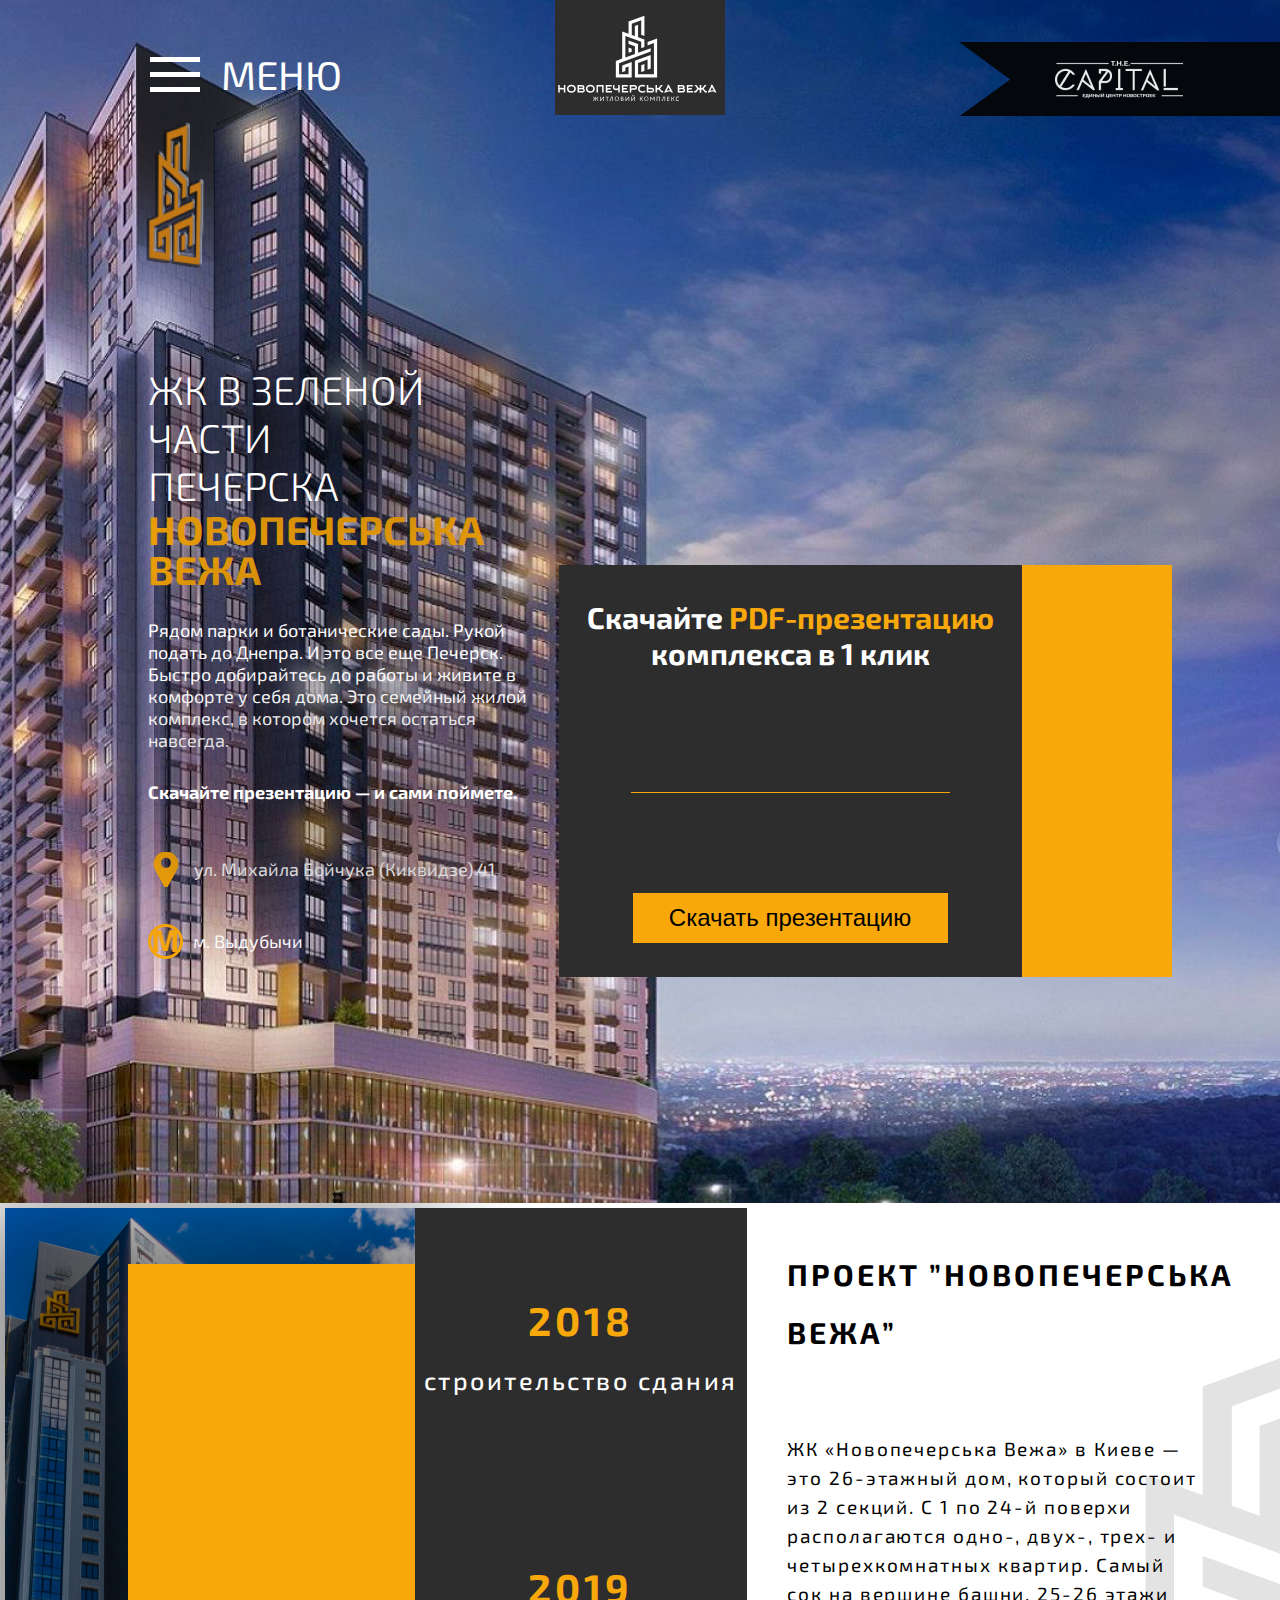
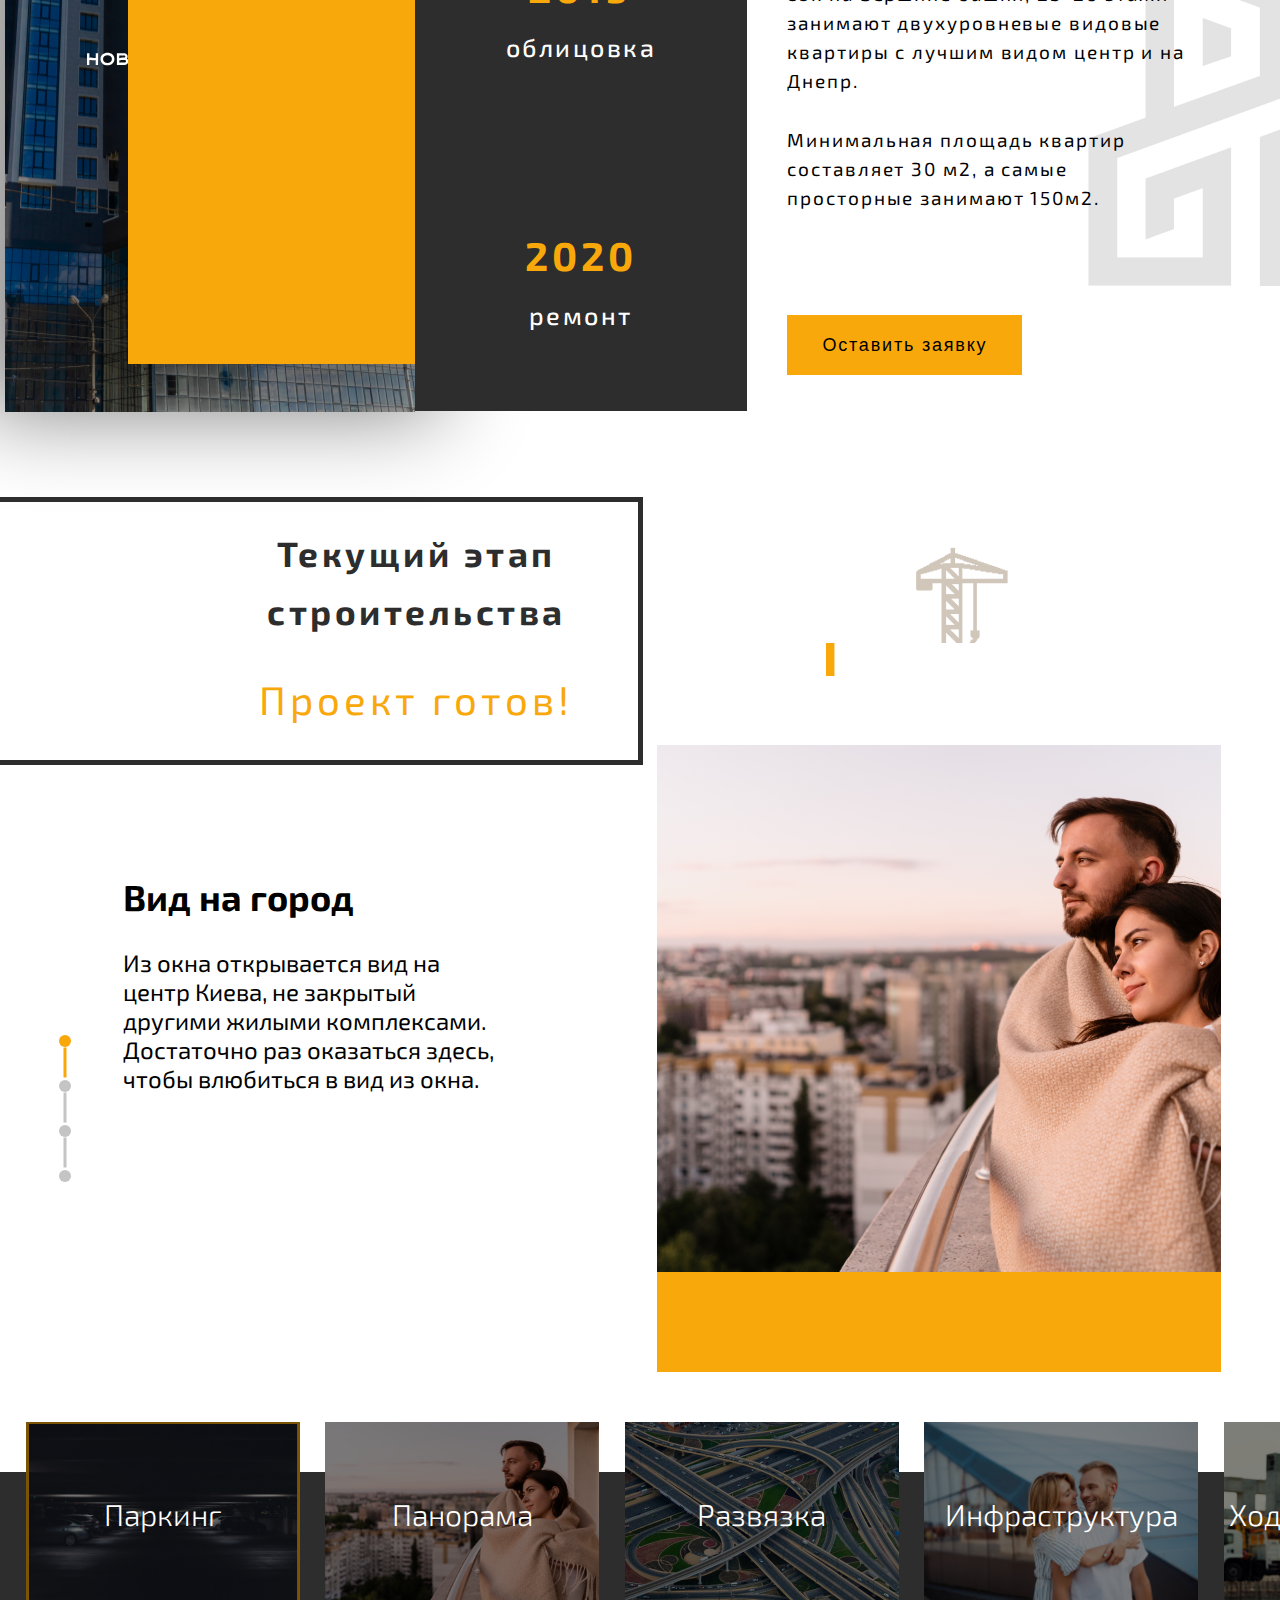
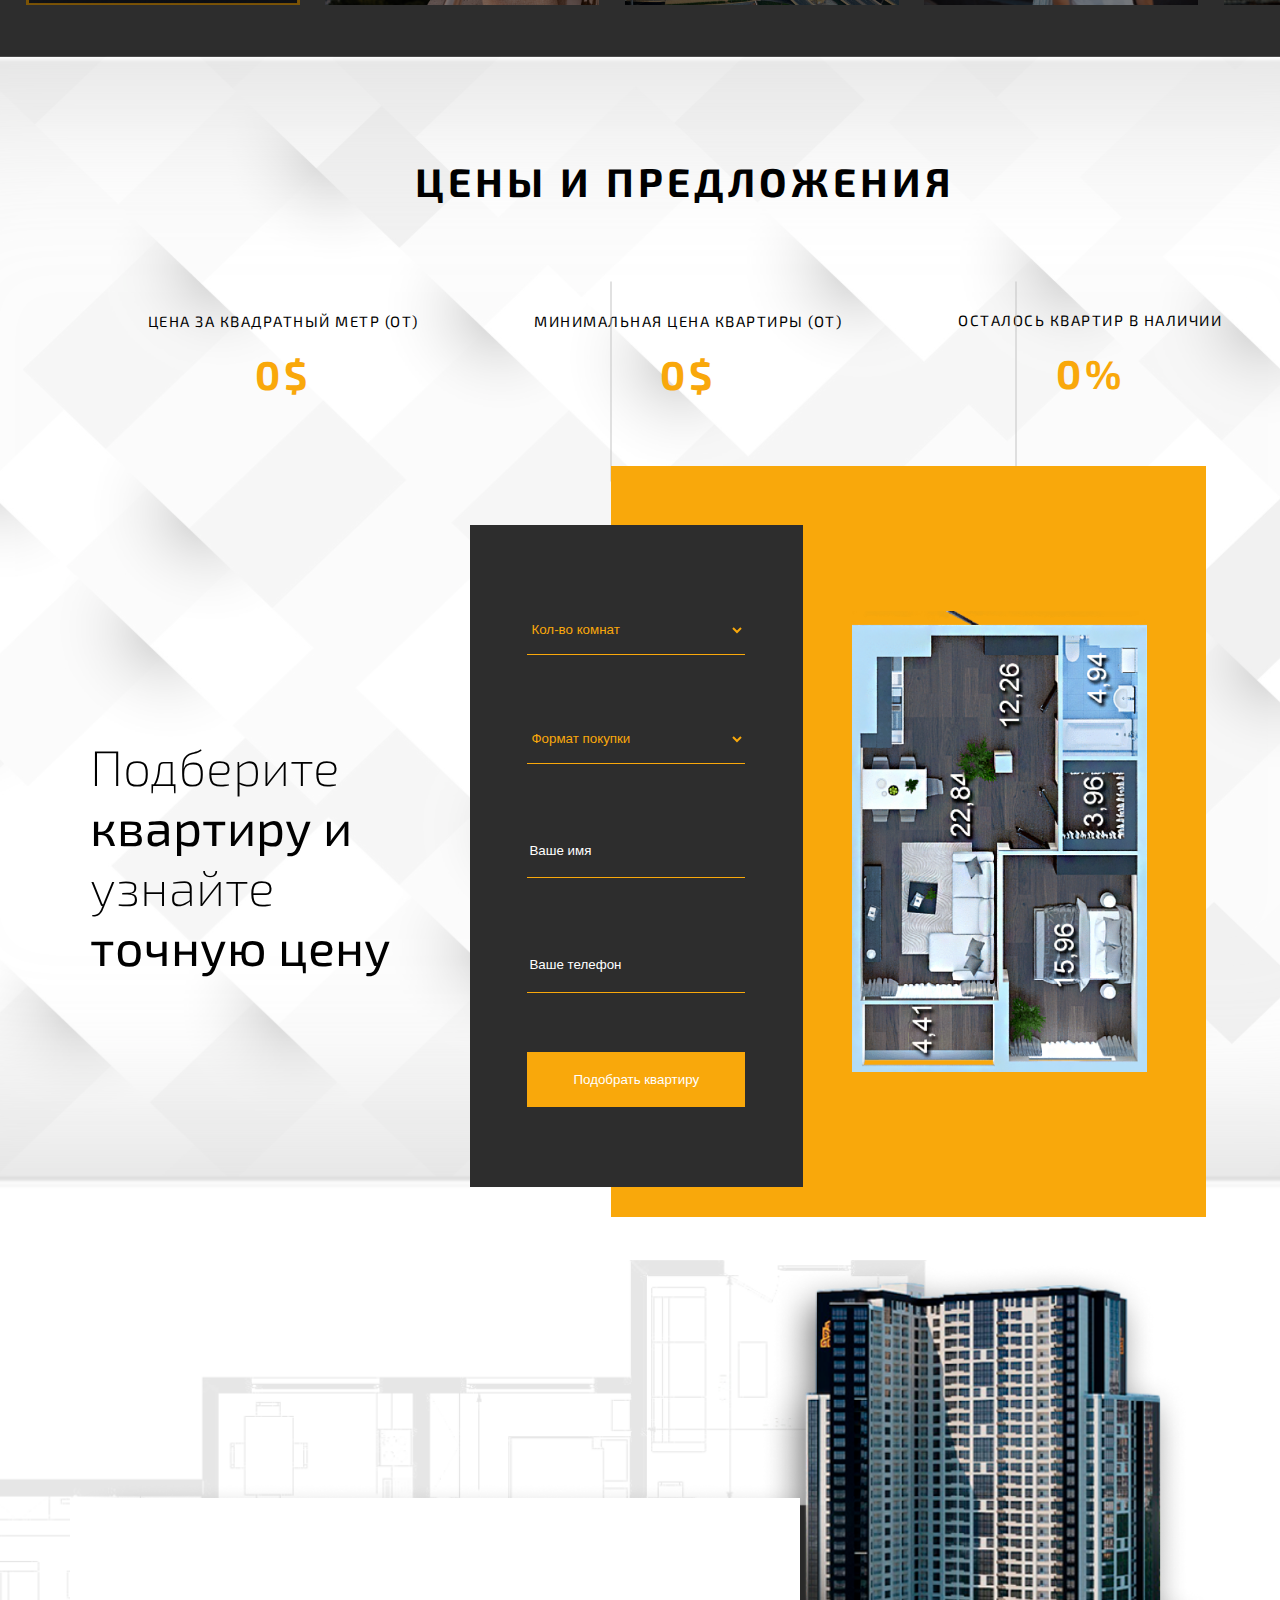
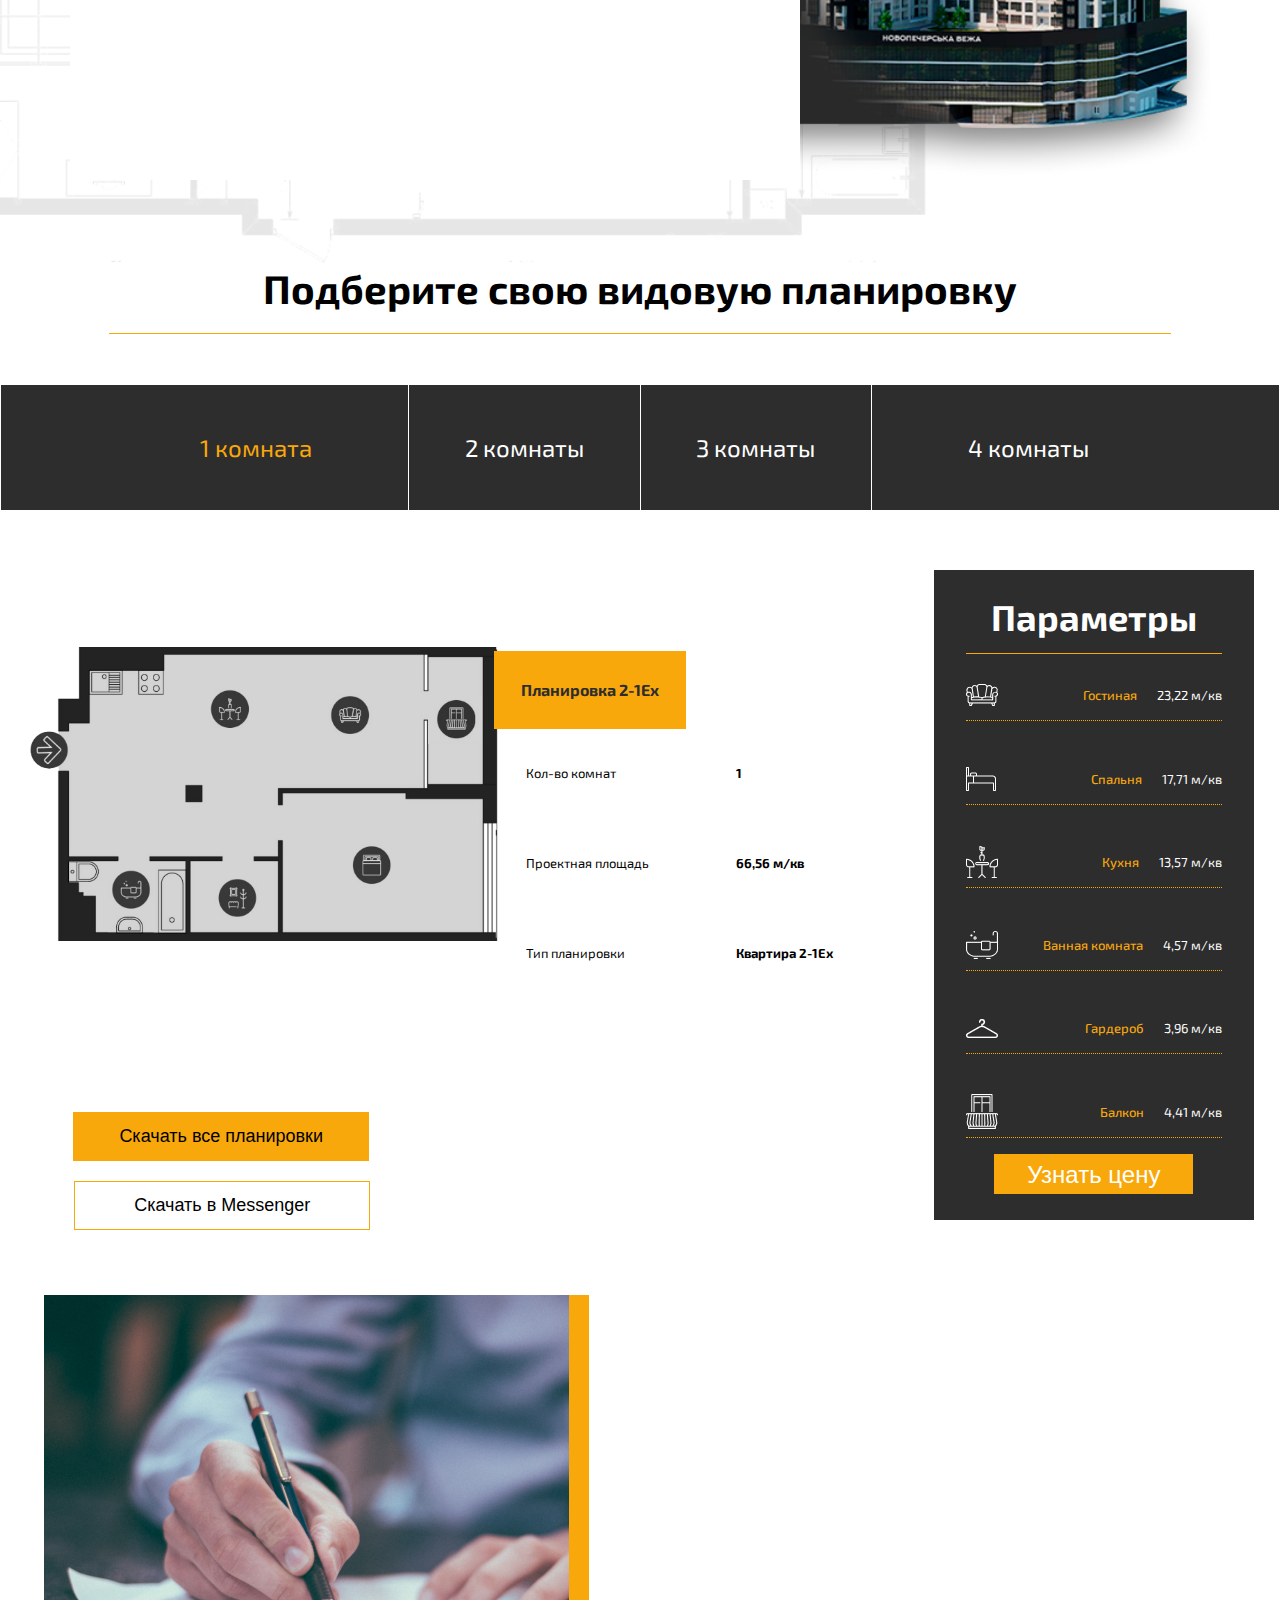
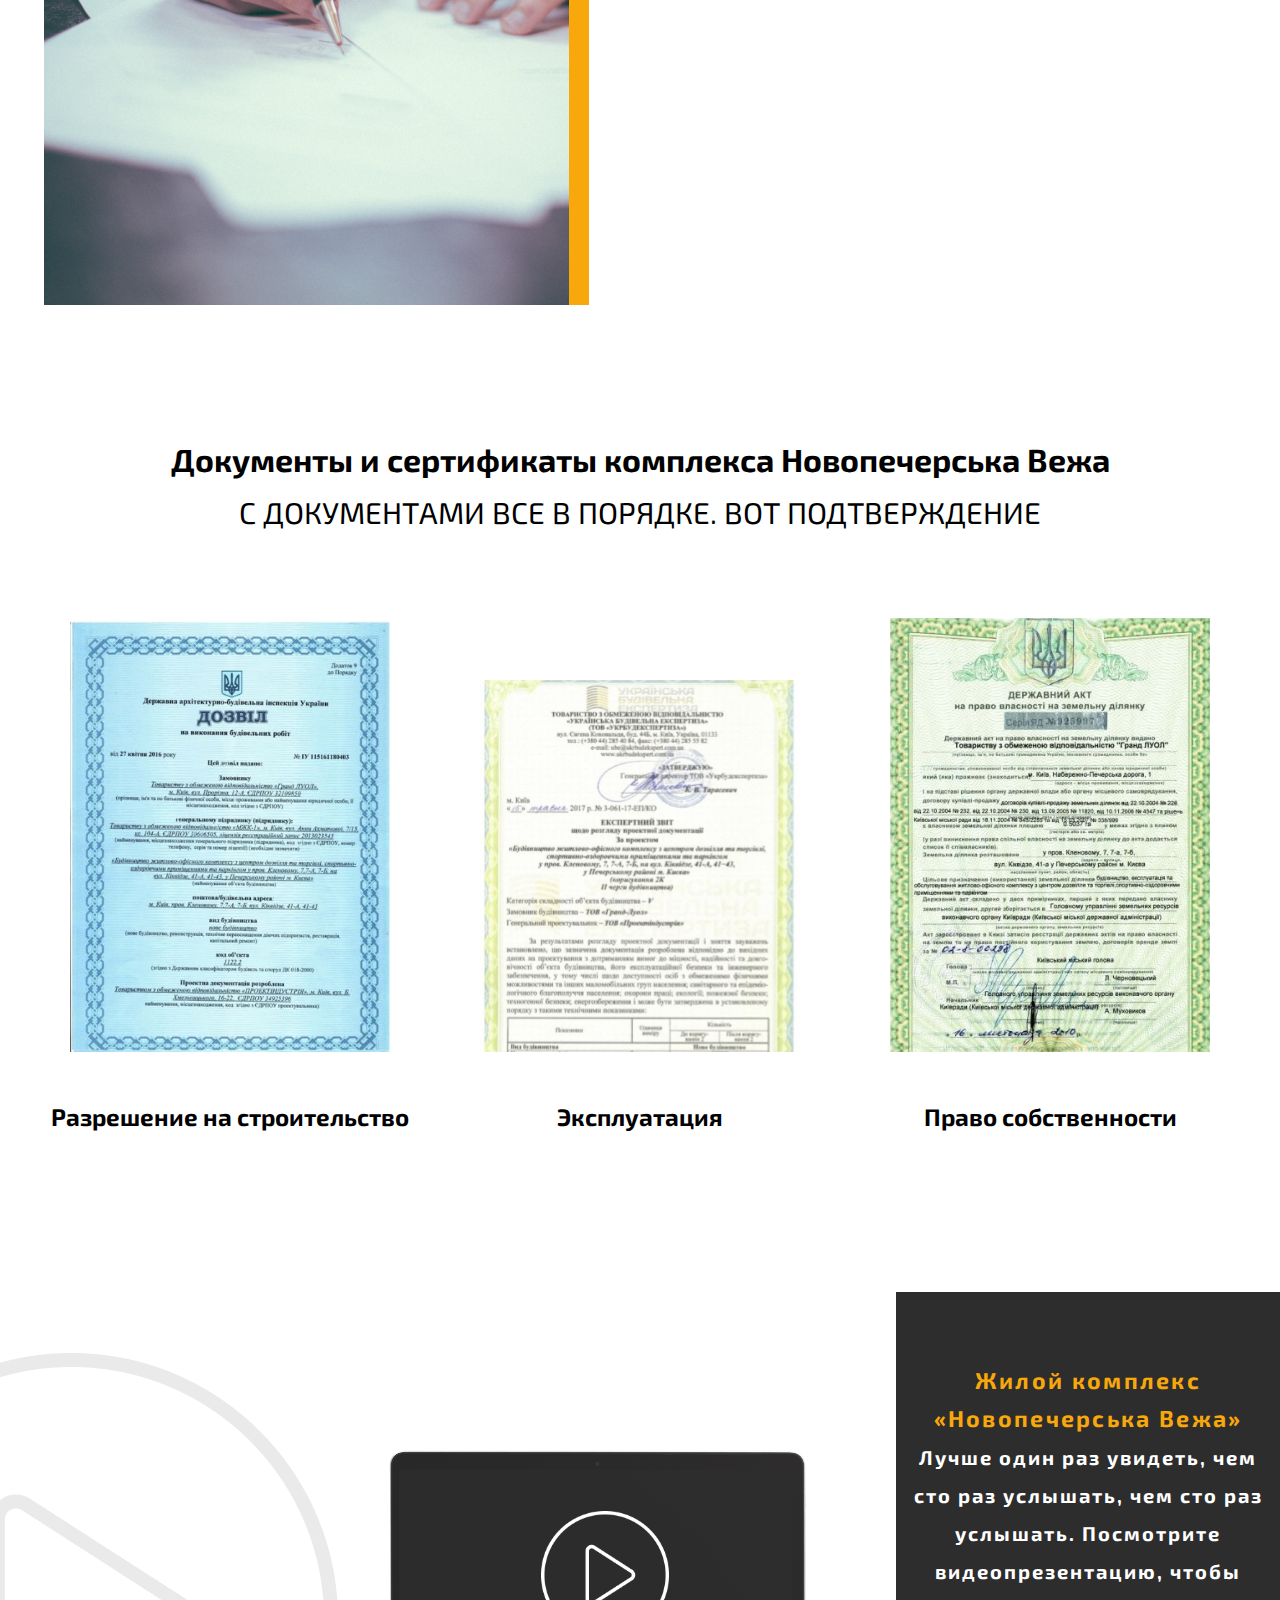
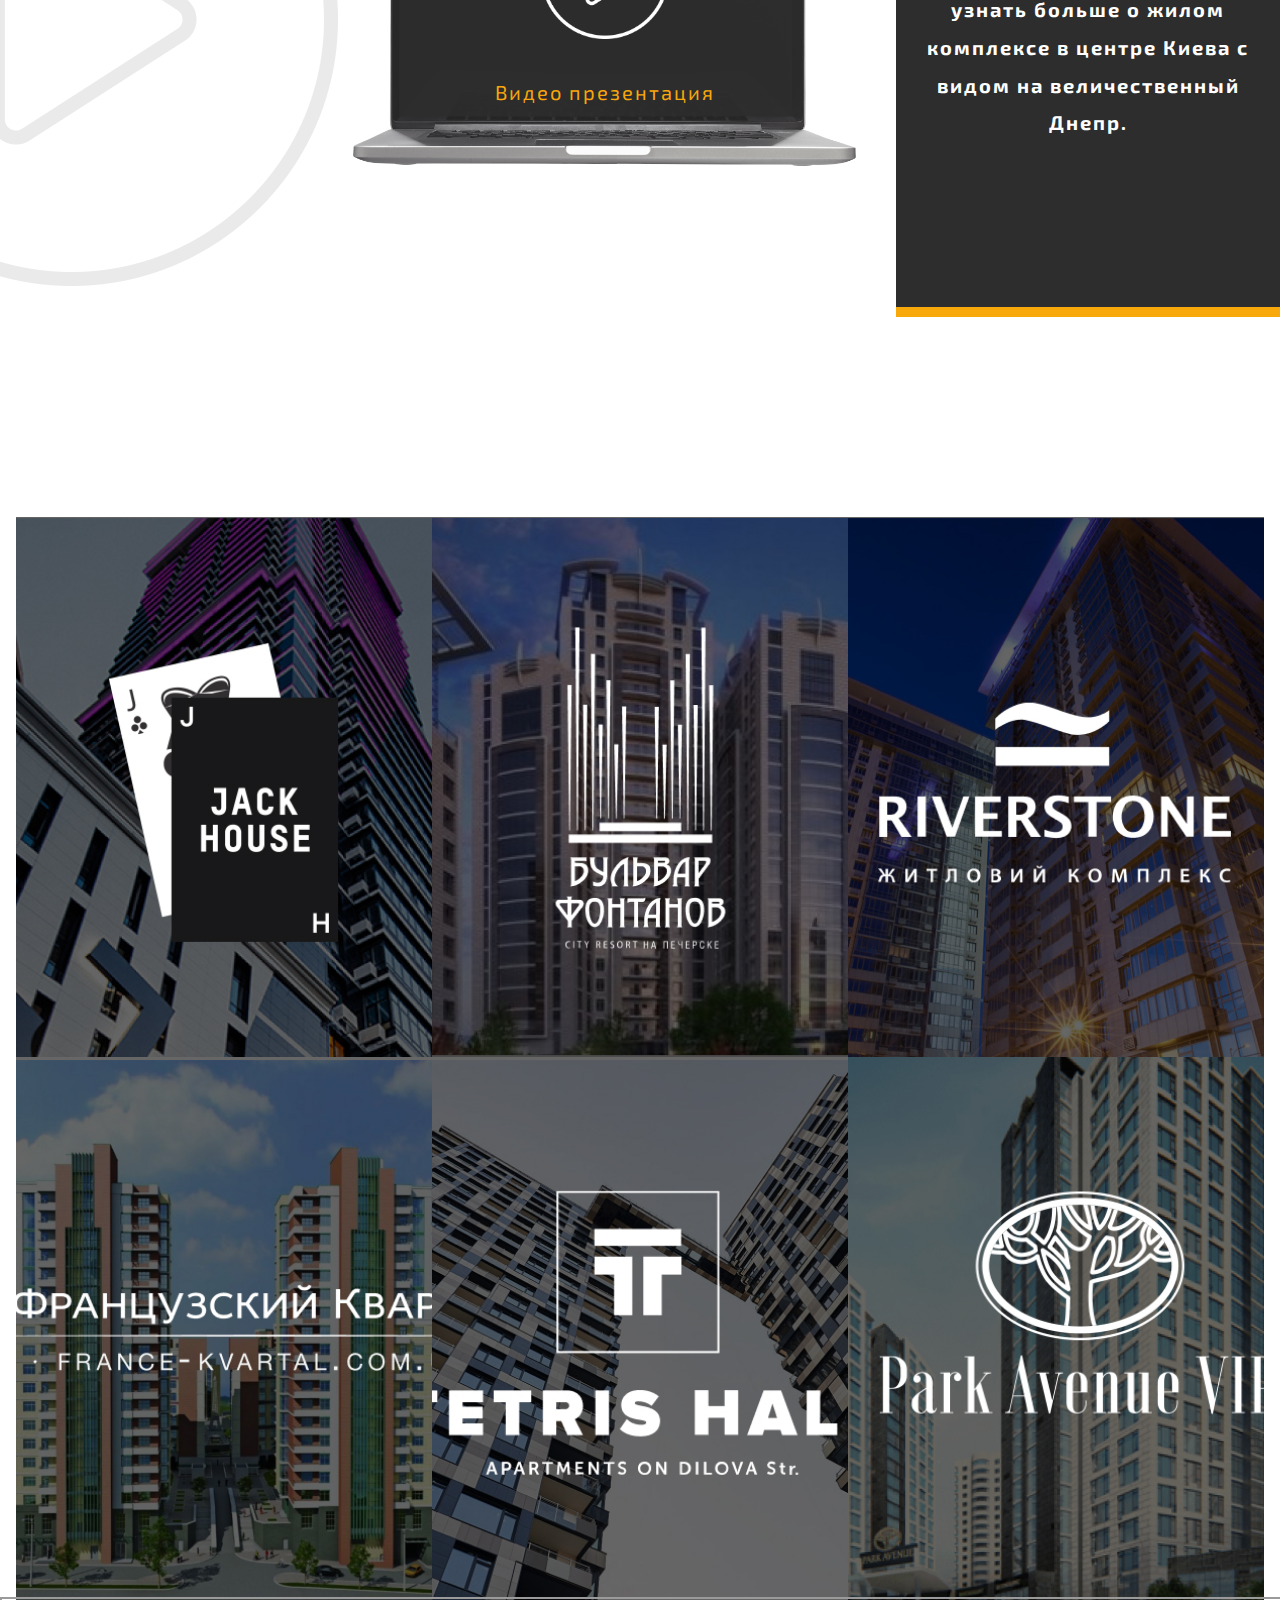
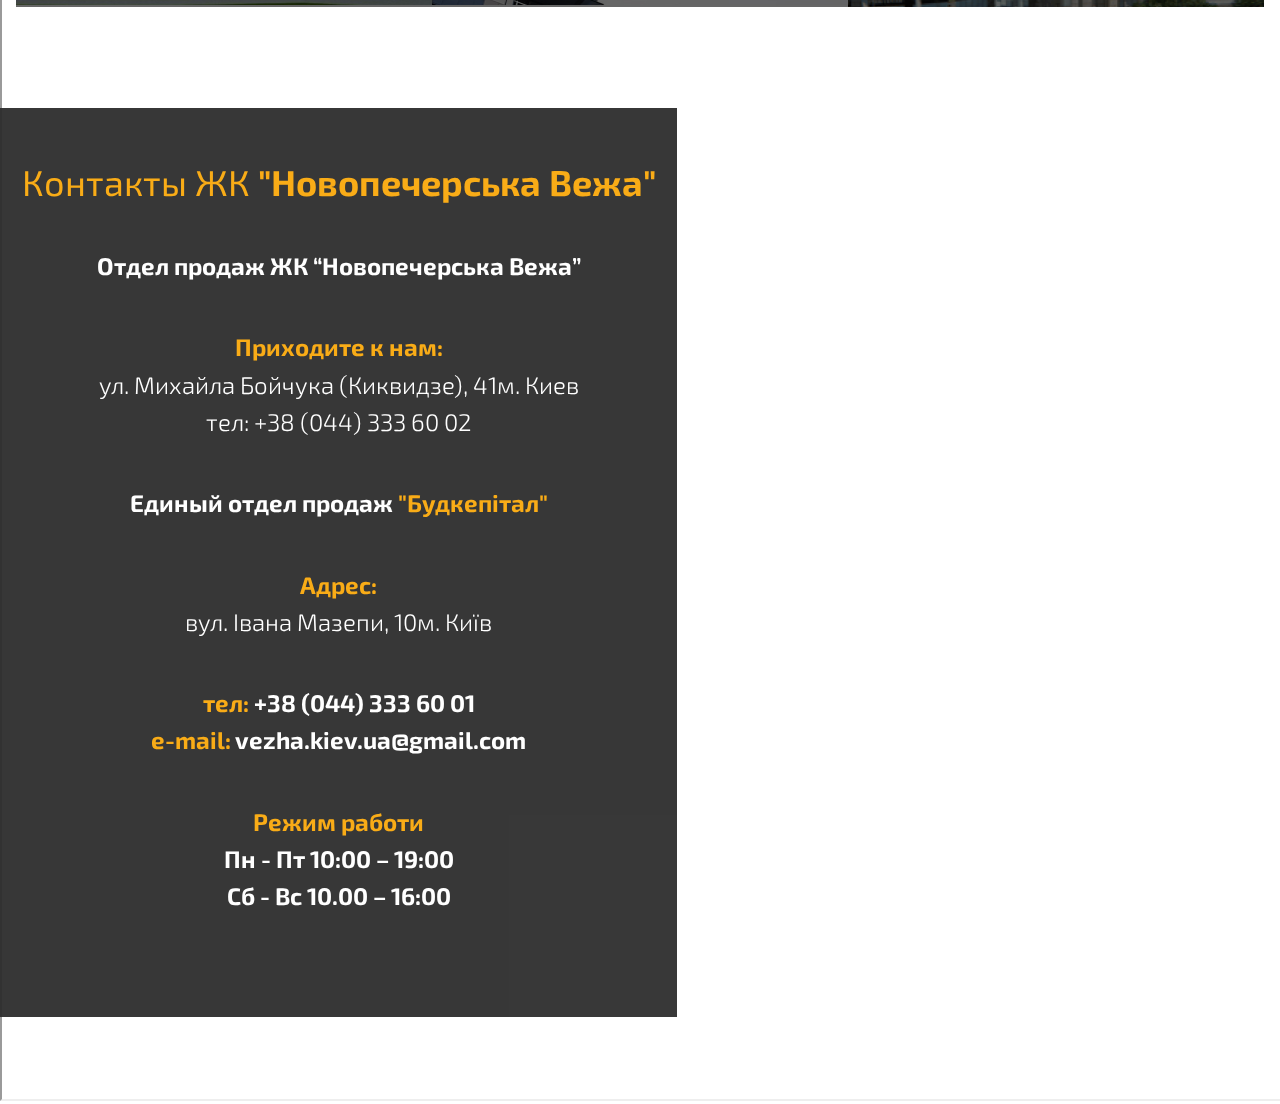
==== index.html @ 5f98eb06 "Updates" ====
<!DOCTYPE html>
<html lang="en">
<head>
  <meta charset="UTF-8">
  <meta name="viewport" content="width=device-width, initial-scale=1.0">
  <link href="https://fonts.googleapis.com/css2?family=Exo+2:wght@100;200;300;400;500;700&display=swap"
        rel="stylesheet">
  <title>Title</title>
  <link rel="stylesheet" href="./styles/main.css">
</head>
<body>
<header class="header">
  <div class="header__container">
    <div class="header__top">
      <div class="header__menu">
        <button class="menu">
        </button>
        <p class="header__menu-text">МЕНЮ</p>
      </div>
      <div class="header__logo-background">
        <div class="header__logo-vega"></div>
      </div>
      <div class="header__flag-background">
        <div class="header__flag-text"></div>
      </div>
    </div>
    <div class="header__wrapper-info">
      <div class="header__about">
        <div class="header__blur-background">
          <p class="header__head-article">ЖК В ЗЕЛЕНОЙ ЧАСТИ <br> ПЕЧЕРСКА</p>
        </div>
        <h2 class="header__head-name">НОВОПЕЧЕРСЬКА ВЕЖА</h2>
        <div class="header__blur-background"><p class="header__about-text">Рядом парки и ботанические сады. Рукой подать
          до Днепра.
          И это все еще Печерск. Быстро добирайтесь до работы и живите в комфорте у
          себя дома. Это семейный жилой комплекс, в котором хочется остаться
          навсегда.</p>
          <p class="header__about-text"><strong>Скачайте презентацию — и сами поймете.</strong></p></div>
        <div class="header__location">
          <div class="header__location-logo"></div>
          <p class="header__location-text">ул. Михайла Бойчука (Киквидзе) 41</p>
        </div>
        <div class="header__station">
          <div class="header__station-logo"></div>
          <p class="header__location-text">м. Выдубычи</p>
        </div>
      </div>
      <div class="header__download-yellow">
        <div class="header__download">
          <h2 class="header__download-acrticle">
            Скачайте
            <a href="#" class="header__download-link">PDF-презентацию</a>
            комплекса в 1 клик
          </h2>
          <form action=""
                class="header__download-form">
            <input
              type="tel"
              class="header__download-input"
              pattern="[0-9]{8}([0-9]{2})?"
              title="Phone Number (8 or 10 numbers)"
            >
            <button class="header__form-button button">
              Скачать презентацию
            </button>
          </form>
        </div>

      </div>
    </div>
  </div>
</header>

<div class="menu__menu">
  <button class="menu__close">
    X
  </button>
  <ul class="menu__list">
    <li class="menu__item"><a href="#" class="menu__link">Проект</a></li>
    <li class="menu__item"><a href="#" class="menu__link">Цены</a></li>
    <li class="menu__item"><a href="#" class="menu__link">Планировки</a></li>
    <li class="menu__item"><a href="#" class="menu__link">Рассрочка</a></li>
    <li class="menu__item"><a href="#" class="menu__link">Презентация</a></li>
    <li class="menu__item"><a href="#" class="menu__link">Карта</a></li>
  </ul>
</div>

<section class="about">
  <div class="about__container">
    <div class="about__visual">
      <div class="about__img">
        <img
          src="./images/logo_veja_.svg"
          alt="logo"
          class="about__vega-logo"
        >
      </div>
      <div class="about__build-years">
        <div class="about__year">
          <h2 class="about__year-head">2018</h2>
          <p class="about__year-paragraph">строительство сдания</p>
        </div>
        <div class="about__year">
          <h2 class="about__year-head">2019</h2>
          <p class="about__year-paragraph">ОБЛИЦОВКА</p>
        </div>
        <div class="about__year">
          <h2 class="about__year-head">2020</h2>
          <p class="about__year-paragraph">ремонт</p>
        </div>
      </div>
      <div class="about__build-yellow"></div>
    </div>
    <div class="about__text">
      <h2 class="about__text-head">Проект ”Новопечерська Вежа”</h2>

      <div class="about__text-wrap">
        <p class="about__text-paragraph">
          ЖК «Новопечерська Вежа» в Киеве — это 26-этажный дом, который
          состоит из 2 секций. С 1 по 24-й поверхи
          располагаются одно-, двух-, трех- и четырехкомнатных квартир.
          Самый сок на вершине башни, 25-26 этажи занимают
          двухуровневые видовые квартиры с лучшим видом центр и на Днепр.
        </p>
        <p class="about__text-paragraph">
          Минимальная площадь квартир составляет 30 м2, а самые
          просторные занимают 150м2.
        </p></div>
      <button class="about__button button">
        Оставить заявку
      </button>
      <img
        src="./images/Union.png"
        alt="background-logo"
        class="about__background-logo"
      >
    </div>
  </div>
</section>
<section class="ready">
  <div class="ready__container">
    <div class="ready__project">
      <p class="ready__text">Текущий этап строительства</p>
      <h2 class="ready__project-ready">Проект готов!</h2>
    </div>
    <div class="ready__visual">
      <div class="ready__visual-together">
        <img src="./images/kran.png" alt="building-instrument">
        <div class="ready__visual-line">
          <span class="ready__visual-line-long"></span>
          <h2 class="ready__visual-percent">100%</h2>
        </div>
      </div>
    </div>
  </div>
</section>
<section class="value">
  <div class="value__container">
    <div class="carousel__dots">
      <div class="carousel__dot carousel__dot-active"></div>
      <div class="carousel__dot"></div>
      <div class="carousel__dot"></div>
      <div class="carousel__dot-last"></div>
    </div>
    <div class="value__text">
      <h2 class="value__head">Вид на город</h2>
      <p class="value__paragraph">
        Из окна открывается вид на центр Киева, не закрытый
        другими жилыми комплексами. Достаточно раз оказаться здесь,
        чтобы влюбиться в вид из окна.
      </p>
    </div>
    <div class="value__images">
      <img
        src="./images/pair.png"
        alt="photo_pair"
        class="value__img"
      >
    </div>
  </div>
  <div class="value__slider">
    <diм class="value__background-gray">
    </diм>
    <div class="value__slider-images">
      <div class="value__slider-image">
        <p class="value__slider-text">Паркинг</p>
        <img
          src="./images/parking.png"
          alt="photo_parking"
          class="value__slider-img"
        >
      </div>
      <div class="value__slider-image">
        <p class="value__slider-text">Панорама</p>
        <img src="./images/pair.png"
             alt="photo_pair"
             class="value__slider-img"
        >
      </div>
      <div class="value__slider-image">
        <p class="value__slider-text">Развязка</p>
        <img
          src="./images/traffic_circle.png"
          alt="photo_traffic"
          class="value__slider-img"
        >
      </div>
      <div class="value__slider-image">
        <p class="value__slider-text">Инфраструктура</p>
        <img
          src="./images/infrastructure.png"
          alt="photo_infrostructure"
          class="value__slider-img"
        >
      </div>
      <div class="value__slider-image">
        <p class="value__slider-text">Ход строительства</p>
        <img
          src="./images/Hod_stroitelstva.png"
          alt="photo_building"
          class="value__slider-img"
        >
      </div>
    </div>


  </div>
</section>
<section class="prices">
  <div class="prices__container">
    <h2 class="prices__heading">
      Цены и предложения
    </h2>
    <div class="prices__prices">
      <div class="prices__prices-info prices__gray-line">
        <p class="prices__prices-text">Цена за квадратный метр (от)</p>
        <div class="prices__counters"><span class="prices__counter" data-target="1270">0</span><span class="prices__counter"> $</span></div>

      </div>
      <div class="prices__prices-info prices__gray-line">
        <p class="prices__prices-text">Минимальная цена квартиры (от)</p>
        <div class="prices__counters"><h2 class="prices__counter" data-target="76520">0</h2><span class="prices__counter"> $</span></div>
      </div>
      <div class="prices__prices-info">
        <p class="prices__prices-text">Осталось квартир в наличии</p>
        <div class="prices__counters"><h2 class="prices__counter" data-target="35">0</h2><span class="prices__counter"> %</span></div>
      </div>
    </div>
    <div class="prices__flats">
      <h2 class="prices__flats-article">Подберите <strong>квартиру
        и</strong> узнайте <strong>точную цену</strong></h2>
      <form action="" class="prices__form">
        <select class="prices__form-select">
          <option
            class="prices__form-option"
            value="Кол-во комнат"
          >Кол-во комнат
          </option>
          <option value="1" class="prices__form-option">1
          </option>
          <option value="2" class="prices__form-option">2
          </option>

        </select>
        <select class="prices__form-select">
          <option
            class="prices__form-option"
            placeholder="Формат покупки"
          >Формат покупки
          </option>
        </select>
        <input
          type="text"
          class="prices__form-input"
          placeholder="Ваше имя"
        >
        <input
          type="text"
          class="prices__form-input"
          placeholder="Ваше телефон"
        >
        <button class="prices__form-button button" type="button">Подобрать квартиру</button>
      </form>
      <div class="prices__orange-block">
        <img
          src="./images/1-room-flat.png"
          alt=""
          class="prices__img"
        >
      </div>
    </div>
  </div>
</section>
<section class="house">
  <div class="house__background"></div>
  <div class="house__image">
    <span class="house__white"></span>
  </div>
</section>
<section class="layout">
  <h2 class="layout__heading">Подберите свою видовую планировку</h2>
  <ul class="layout__rooms">
    <li class="layout__item">
      <a href="#" class="layout__link layout__link-active layout__link-left">1 комната</a>
    </li>
    <li class="layout__item"><a href="#" class="layout__link">2 комнаты</a></li>
    <li class="layout__item"><a href="#" class="layout__link">3 комнаты</a></li>
    <li class="layout__item"><a href="#" class="layout__link layout__link-right">4 комнаты</a></li>
  </ul>
  <div class="layout__parameters">
    <div class="layout__parameters-plan">
      <button class="layout__button button">Скачать все планировки</button>
      <button class="layout__button-white">Скачать в Messеnger</button>
    </div>
    <div class="layout__parameters-info">
      <div class="layout__parameters-head-background">
        <h2 class="layout__parameters-head-text">
          Планировка 2-1Ex
        </h2>
      </div>

      <p class="layout__parameters-paragraph layout__parameters-grid1-1">Кол-во комнат</p>
      <p class="layout__parameters-paragraph layout__parameters-grid1-2">Проектная площадь</p>
      <p class="layout__parameters-paragraph layout__parameters-grid1-3">Тип планировки</p>
      <p class="layout__parameters-block-2-text layout__parameters-grid2-1">1</p>
      <p class="layout__parameters-block-2-text layout__parameters-grid2-2">66,56 м/кв</p>
      <p class="layout__parameters-block-2-text layout__parameters-grid2-3">Квартира 2-1Ex</p>

    </div>
    <div class="layout__parameters-details">
      <h2 class="layout__details-head">Параметры</h2>
      <div class="layout__details-details">
        <div class="layout__details-info">
          <img src="./images/flat_parameters/bad-room.png" alt="bedroom">
          <div class="layout__details-double">
            <span class="layout__details-space">Гостиная</span>
            <span class="layout__details-one">
            23,22 м/кв
          </span>
          </div>
        </div>
        <div class="layout__details-info">
          <img src="./images/flat_parameters/spalnya%201.png" alt="bed">
          <div class="layout__details-double">
            <span class="layout__details-space">Спальня</span>
            <span class="layout__details-one">17,71 м/кв</span>
          </div>
        </div>
        <div class="layout__details-info">
          <img src="./images/flat_parameters/kuhnya%201.png" alt="kitchen">
          <div class="layout__details-double">
            <span class="layout__details-space">Кухня</span>
            <span class="layout__details-one"> 13,57 м/кв</span>
          </div>
        </div>
        <div class="layout__details-info">
          <img src="./images/flat_parameters/vanna%201.png" alt="bathtub">
          <div class="layout__details-double">
            <span class="layout__details-space">Ванная комната</span>
            <span class="layout__details-one">4,57 м/кв</span>

          </div>
        </div>
        <div class="layout__details-info">
          <img src="./images/flat_parameters/garder%201.png" alt="garderob">
          <div class="layout__details-double">

            <span class="layout__details-space">Гардероб</span>
            <span class="layout__details-one">3,96 м/кв</span>
          </div>
        </div>
        <div class="layout__details-info">
          <img src="./images/flat_parameters/balkon%201.png" alt="balcony">
          <div class="layout__details-double">

            <span class="layout__details-space">Балкон</span>
            <span class="layout__details-one">4,41 м/кв</span>
          </div>
        </div>
      </div>
      <button class="layout__details-button button">Узнать цену</button>
    </div>
  </div>
</section>
<section class="installment">
  <form class="installment__container">
    <div class="installment__form">
      <h2 class="installment__form-head">
        Условия рассрочки
      </h2>

      <input
        type="text"
        class="installment__form-input"
        placeholder="Имя"
      >
      <input
        type="text"
        class="installment__form-input"
        placeholder="Номер телефона"
      >
      <button class="installment__form-button">Отправить запрос</button>

    </div>
    <div class="installment__image">
      <img
        src="./images/hands.png"
        alt="hands"
        class="installment__img"
      ></div>
  </form>
</section>
<section class="license">
  <div class="license__container">
    <h2 class="license__heading">Документы и сертификаты комплекса
      Новопечерська Вежа</h2>
    <p class="license__head">С ДОКУМЕНТАМИ ВСЕ В ПОРЯДКЕ. ВОТ ПОДТВЕРЖДЕНИЕ</p>
    <img
      src="./images/licens/Dozvilnabudivnictvo%201.svg"
      alt="dozvil_scan"
      class="license__img"
    >

    <img
      src="./images/licens/Ekspertniyzvit%201.svg"
      alt="zvit_scan"
      class="license__img"
    >

    <img
      src="./images/licens/Держ_акт_на_право_власност_1-1.jpg"
      alt="derj_act"
      class="license__img"
    >
    <p class="license__text">Разрешение на строительство </p>
    <p class="license__text">Эксплуатация</p>
    <p class="license__text">Право собственности</p>
  </div>
</section>
<section class="player">
  <img
    src="./images/player/play-button_background.png"
    class="player__background"
       alt="background_button">
  <div class="player__mac-wrapper">
    <img
      src="./images/player/Group%2075.png"
         alt="mac"
      class="player__mac">
    <div class="player__play-wrapper">
      <button class="player__play-button">
      </button>
      <p class="player__play-text">Видео презентация</p>
    </div>
  </div>

  <div class="player__info">
    <h3 class="player__info-text">Жилой комплекс <br/> «Новопечерська Вежа» <br/>
      <span class="player__info-info">
        Лучше один раз увидеть, чем сто раз услышать,
        чем сто раз услышать. Посмотрите видеопрезентацию,
        чтобы узнать больше о жилом комплексе в центре Киева с видом
        на величественный Днепр.
      </span>
    </h3>
  </div>
</section>
<section class="buildings">
  <div class="buildings__presentation">
    <ul class="buildings__presentation-list">
      <li class="buildings__presentation-items">информация</li>
      <li class="buildings__presentation-items">информация</li>
      <li class="buildings__presentation-items">информация</li>
      <li class="buildings__presentation-items">информация</li>
      <li class="buildings__presentation-items">информация</li>
      <li class="buildings__presentation-items">информация</li>
    </ul>
    <button class="buildings__presentation-button button">
      Скачать презентацию
    </button>
  </div>
  <img
    src="./images/jk/jack_house.jpg"
    alt="building"
    class="buildings__img"
  >
  <img
    src="./images/jk/bulevar_phontan.jpg"
    alt="building"
    class="buildings__img"
  >
  <img
    src="./images/jk/riverstone.jpg"
    alt="building"
    class="buildings__img"
  >
  <img
    src="./images/jk/phrancyzskiy.jpg"
    alt="building"
    class="buildings__img"
  >
  <img
    src="./images/jk/tetrishall.jpg"
    alt="building"
    class="buildings__img"
  >
  <img
    src="./images/jk/park_avenue.jpg"
    alt="building"
    class="buildings__img"
  >
</section>
<section class="navigation">
  <div class="navigation__contacts">
<h3 class="navigation__heading">
  Контакты ЖК <strong> "Новопечерська Вежа"</strong>
</h3>
    <h4 class="navigation__bold-text">Отдел продаж ЖК  “Новопечерська Вежа”</h4>
    <h4 class="navigation__bold-text navigation__yellow">Приходите к нам: <br>
      <span class="navigation__normal-text navigation__white">
        ул. Михайла Бойчука (Киквидзе), 41м. Киев <br>
        тел: +38 (044) 333 60 02
      </span>
    </h4>
    <h4 class="navigation__bold-text">
      Единый отдел продаж <span class="navigation__yellow">"Будкепітал"</span>
    </h4>

    <h4 class="navigation__bold-text navigation__yellow">Адрес: <br>
      <span class="navigation__white navigation__normal-text">вул. Івана Мазепи, 10м. Київ</span></h4>
    <h4 class="navigation__bold-text navigation__yellow">
      тел: <span class="navigation__white">+38 (044) 333 60 01</span> <br>
      e-mail: <span class="navigation__white">vezha.kiev.ua@gmail.com</span>
    </h4>
    <h4 class="navigation__bold-text navigation__yellow">
      Режим работи <br>
      <span class="navigation__white">
        Пн - Пт 10:00 – 19:00 <br>
        Сб - Вс 10.00 – 16:00
      </span>
  </h4>
  </div>
  <iframe
    class="navigation__map"
    src="https://www.google.com/maps/embed?pb=!1m18!1m12!1m3!1d3596.26196662404!2d30.54944021985713!3d50.40493297801761!2m3!1f0!2f0!3f0!3m2!1i1024!2i768!4f13.1!3m3!1m2!1s0x40d4cf5c10cc0001%3A0xbef5f7a10e5aa43a!2z0JbQmiAi0J3QvtCy0L7Qv9C10YfQtdGA0YHRjNC60LAg0JLQtdC20LAiIOKAlCDQmtCy0LDRgNGC0LjRgNGLINC90LAg0J_QtdGH0LXRgNGB0LrQtQ!5e0!3m2!1sru!2sua!4v1592062715432!5m2!1sru!2sua"
    width="600"
    height="450"

    allowfullscreen=""
    aria-hidden="false"
    tabindex="0">
  </iframe>
</section>


<script type="text/javascript" src="scripts/main.js"></script>
</body>
</html>
---- styles/main.css ----
html {
  font-family: "Exo 2", sans-serif; }

h1 {
  font-family: "Roboto", sans-serif;
  font-weight: 400; }

body,
h1,
h2,
h3,
h4,
p {
  margin: 0;
  color: white; }

.menu {
  background-image: url("../images/menu.png");
  width: 50px;
  height: 35px;
  background-size: cover;
  background-position: center;
  outline: none;
  border: none;
  background-color: transparent; }
  .menu__menu {
    display: -webkit-box;
    display: -ms-flexbox;
    display: flex;
    -webkit-box-align: center;
        -ms-flex-align: center;
            align-items: center;
    -ms-flex-pack: distribute;
        justify-content: space-around;
    margin: 0;
    position: fixed;
    top: -200px;
    left: 0;
    background: #2d2d2d;
    width: 100%;
    height: 200px;
    z-index: 3;
    -webkit-transition: 1s;
    transition: 1s; }
  .menu__menu-show {
    top: 0; }
  .menu__close {
    outline: none;
    background-color: transparent;
    border: none;
    color: white;
    font-size: 50px; }
  .menu__list {
    padding: 0;
    display: -webkit-box;
    display: -ms-flexbox;
    display: flex;
    -ms-flex-pack: distribute;
        justify-content: space-around;
    -webkit-box-align: center;
        -ms-flex-align: center;
            align-items: center;
    width: 80%; }
  .menu__item {
    list-style: none; }
  .menu__link {
    text-decoration: none;
    font-size: 30px;
    text-transform: uppercase;
    color: white; }

.header {
  background-image: url("../images/header_background.png");
  position: relative;
  background-size: cover;
  height: 1203px;
  background-position: center; }
  .header__container {
    position: relative;
    max-width: 1920px;
    margin: 0 auto; }
  .header__menu {
    display: -webkit-box;
    display: -ms-flexbox;
    display: flex;
    -webkit-box-align: center;
        -ms-flex-align: center;
            align-items: center;
    -webkit-box-pack: justify;
        -ms-flex-pack: justify;
            justify-content: space-between;
    width: 15%;
    position: absolute;
    top: 50px;
    left: 150px; }
  .header__menu-text {
    color: white;
    font-style: normal;
    font-weight: normal;
    font-size: 40px;
    line-height: 48px; }
  .header__logo-background {
    display: -webkit-box;
    display: -ms-flexbox;
    display: flex;
    -webkit-box-align: center;
        -ms-flex-align: center;
            align-items: center;
    margin: 0 auto;
    width: 170px;
    height: 115px;
    background: #2d2d2d; }
  .header__logo-vega {
    background: url("../images/logo_veja_.svg");
    width: 165px;
    height: 93px; }
  .header__flag-background {
    display: -webkit-box;
    display: -ms-flexbox;
    display: flex;
    -webkit-box-align: center;
        -ms-flex-align: center;
            align-items: center;
    position: absolute;
    background: url("../images/black-flag.png");
    width: 322px;
    height: 74px;
    right: 0;
    top: 42px; }
  .header__flag-text {
    position: relative;
    background: url("../images/capital-logo.png");
    width: 128px;
    height: 37px;
    margin: auto; }
  .header__wrapper-info {
    margin-top: 250px;
    display: grid;
    grid-template-columns: 1fr 1fr;
    -webkit-box-align: end;
        -ms-flex-align: end;
            align-items: end;
    gap: 20px;
    justify-items: center;
    padding: 0 50px; }
  .header__about {
    width: 30vw; }
  .header__head-article {
    position: relative;
    font-style: normal;
    font-weight: 300;
    font-size: 64px;
    z-index: 1; }
    @media screen and (max-width: 1440px) {
      .header__head-article {
        font-size: 40px; } }
    .header__head-article::after {
      content: "";
      position: absolute;
      height: 100px;
      width: 100%;
      background: rgba(0, 0, 0, 0.63);
      -webkit-filter: blur(60px);
              filter: blur(60px);
      top: 0;
      left: 0;
      z-index: -1; }
  .header__about-text {
    position: relative;
    font-size: 18px;
    line-height: 22px;
    margin: 30px 0;
    z-index: 1; }
    .header__about-text::after {
      content: "";
      position: absolute;
      height: 60px;
      width: 100%;
      background: rgba(0, 0, 0, 0.63);
      -webkit-filter: blur(60px);
              filter: blur(60px);
      top: 0;
      left: 0;
      z-index: -1; }
  .header__head-name {
    color: #f9a80b;
    font-size: 64px;
    line-height: 77px; }
    @media screen and (max-width: 1440px) {
      .header__head-name {
        font-size: 40px;
        line-height: 40px; } }
  .header__location {
    display: -webkit-box;
    display: -ms-flexbox;
    display: flex;
    -webkit-box-align: center;
        -ms-flex-align: center;
            align-items: center; }
  .header__location-logo {
    background: url("../images/location_logo.svg");
    width: 36px;
    height: 35px;
    background-size: cover;
    background-position: center; }
  .header__location-text {
    font-size: 18px;
    line-height: 22px;
    margin: 25px 10px; }
  .header__station {
    display: -webkit-box;
    display: -ms-flexbox;
    display: flex;
    -webkit-box-align: center;
        -ms-flex-align: center;
            align-items: center; }
  .header__station-logo {
    background: url("../images/Ellipse 1.png"), url("../images/M.png");
    background-size: cover, 70%;
    background-repeat: no-repeat;
    background-position: center;
    width: 35px;
    height: 35px; }
  .header__download {
    display: -webkit-box;
    display: -ms-flexbox;
    display: flex;
    -webkit-box-orient: vertical;
    -webkit-box-direction: normal;
        -ms-flex-direction: column;
            flex-direction: column;
    -ms-flex-pack: distribute;
        justify-content: space-around;
    background: #2d2d2d;
    width: 463px;
    height: 412px;
    -webkit-transform: translateX(-150px);
            transform: translateX(-150px);
    padding: 0 20px;
    text-align: center;
    -webkit-box-sizing: border-box;
            box-sizing: border-box; }
  .header__download-link {
    text-decoration: none;
    color: #f9a80b; }
  .header__download-yellow {
    background: #f9a80b;
    width: 463px;
    height: 412px;
    z-index: 1; }
  .header__download-acrticle {
    font-size: 30px;
    line-height: 36px; }
  .header__download-form {
    display: -webkit-box;
    display: -ms-flexbox;
    display: flex;
    -webkit-box-orient: vertical;
    -webkit-box-direction: normal;
        -ms-flex-direction: column;
            flex-direction: column;
    -webkit-box-pack: justify;
        -ms-flex-pack: justify;
            justify-content: space-between;
    -webkit-box-align: center;
        -ms-flex-align: center;
            align-items: center; }
  .header__download-input {
    background: #2d2d2d;
    margin-bottom: 100px;
    outline: none;
    width: 315px;
    height: 50px;
    border-style: none none solid;
    border-bottom: 1px solid #f9a80b;
    color: white; }
  .header__form-button {
    width: 315px;
    height: 50px;
    font-size: 24px;
    line-height: 29px; }

.button {
  outline: none;
  background: #f9a80b;
  border: 1px solid #f9a80b;
  -webkit-transition: 0.3s;
  transition: 0.3s; }
  .button:hover {
    color: #f9a80b;
    background: white;
    border: 1px solid #f9a80b; }

.about {
  padding: 5px; }
  .about__container {
    display: grid;
    grid-template-columns: 1fr 1fr;
    gap: 40px; }
  .about__visual {
    position: relative;
    width: 803px; }
    @media screen and (max-width: 1440px) {
      .about__visual {
        width: 58vw; } }
  .about__img {
    position: relative;
    display: -webkit-box;
    display: -ms-flexbox;
    display: flex;
    -webkit-box-align: center;
        -ms-flex-align: center;
            align-items: center;
    -webkit-box-pack: center;
        -ms-flex-pack: center;
            justify-content: center;
    background-image: url("../images/house.png");
    background-size: cover;
    background-position: center;
    height: 804px;
    width: 459px;
    z-index: -1; }
    @media screen and (max-width: 1440px) {
      .about__img {
        width: 32vw; } }
    .about__img::after {
      content: "";
      position: absolute;
      height: 804px;
      width: 459px;
      background: black;
      opacity: 0.5;
      -webkit-filter: blur(45px);
              filter: blur(45px); }
  .about__vega-logo {
    position: relative;
    width: 357px;
    height: 201px;
    z-index: 1; }
    @media screen and (max-width: 1440px) {
      .about__vega-logo {
        width: 20vw; } }
  .about__yellow-block {
    background: #f9a80b;
    width: 323px;
    height: 751px; }
  .about__build-years {
    position: absolute;
    top: 0;
    right: 0;
    display: -webkit-box;
    display: -ms-flexbox;
    display: flex;
    -webkit-box-orient: vertical;
    -webkit-box-direction: normal;
        -ms-flex-direction: column;
            flex-direction: column;
    -ms-flex-pack: distribute;
        justify-content: space-around;
    -webkit-box-align: center;
        -ms-flex-align: center;
            align-items: center;
    height: 803px;
    width: 345px;
    background: #2d2d2d;
    z-index: 1; }
    @media screen and (max-width: 1440px) {
      .about__build-years {
        width: 26vw; } }
  .about__build-yellow {
    top: 7%;
    background: #f9a80b;
    width: 300px;
    height: 700px;
    position: absolute;
    right: 80px;
    -webkit-transform: translateX(-245px);
            transform: translateX(-245px);
    -webkit-transition: 2s;
    transition: 2s; }
    @media screen and (max-width: 1440px) {
      .about__build-yellow {
        width: 23vw; } }
  .about__year {
    display: -webkit-box;
    display: -ms-flexbox;
    display: flex;
    -webkit-box-orient: vertical;
    -webkit-box-direction: normal;
        -ms-flex-direction: column;
            flex-direction: column;
    -webkit-box-align: center;
        -ms-flex-align: center;
            align-items: center; }
  .about__year-head {
    font-weight: bold;
    font-size: 64px;
    line-height: 77px;
    letter-spacing: 0.1em;
    text-transform: uppercase;
    color: #f9a80b; }
    @media screen and (max-width: 1440px) {
      .about__year-head {
        text-align: center;
        font-size: 40px; } }
  .about__year-paragraph {
    font-style: normal;
    font-weight: 500;
    font-size: 36px;
    line-height: 43px;
    text-align: center;
    letter-spacing: 0.1em;
    text-transform: lowercase; }
    @media screen and (max-width: 1440px) {
      .about__year-paragraph {
        text-align: center;
        font-size: 25px; } }
  .about__text {
    display: -webkit-box;
    display: -ms-flexbox;
    display: flex;
    -webkit-box-orient: vertical;
    -webkit-box-direction: normal;
        -ms-flex-direction: column;
            flex-direction: column;
    -ms-flex-pack: distribute;
        justify-content: space-around; }
  .about__text-wrap {
    width: 32vw; }
  .about__text-head {
    font-weight: bold;
    font-size: 48px;
    line-height: 58px;
    letter-spacing: 0.1em;
    text-transform: uppercase;
    color: #000; }
    @media screen and (max-width: 1440px) {
      .about__text-head {
        font-size: 30px; } }
  .about__text-paragraph {
    font-weight: normal;
    font-size: 24px;
    line-height: 29px;
    letter-spacing: 0.1em;
    color: black;
    margin-bottom: 30px; }
    @media screen and (max-width: 1440px) {
      .about__text-paragraph {
        font-size: 19px; } }
  .about__button {
    font-size: 18px;
    line-height: 22px;
    letter-spacing: 0.1em;
    width: 235px;
    height: 60px; }
  .about__background-logo {
    position: absolute;
    right: 0;
    z-index: -1; }

.ready {
  position: relative; }
  .ready__container {
    display: grid;
    grid-template-columns: 1fr 1fr;
    padding: 80px; }
  .ready__project {
    display: -webkit-box;
    display: -ms-flexbox;
    display: flex;
    -webkit-box-orient: vertical;
    -webkit-box-direction: normal;
        -ms-flex-direction: column;
            flex-direction: column;
    -webkit-box-align: center;
        -ms-flex-align: center;
            align-items: center;
    -webkit-box-pack: space-evenly;
        -ms-flex-pack: space-evenly;
            justify-content: space-evenly;
    left: -5px;
    width: 51vw;
    height: 268px;
    border: 5px solid #2d2d2d;
    padding-left: 200px;
    -webkit-box-sizing: border-box;
            box-sizing: border-box;
    -webkit-transform: translateX(-90px);
            transform: translateX(-90px); }
  .ready__text {
    font-style: normal;
    font-weight: bold;
    font-size: 48px;
    line-height: 58px;
    letter-spacing: 0.1em;
    color: #2d2d2d;
    text-align: center; }
    @media screen and (max-width: 1440px) {
      .ready__text {
        font-size: 35px; } }
  .ready__project-ready {
    font-style: normal;
    font-weight: normal;
    font-size: 64px;
    line-height: 77px;
    letter-spacing: 0.1em;
    color: #f9a80b;
    text-align: center; }
    @media screen and (max-width: 1440px) {
      .ready__project-ready {
        font-size: 40px; } }
  .ready__visual-together {
    display: -webkit-box;
    display: -ms-flexbox;
    display: flex;
    -webkit-box-orient: vertical;
    -webkit-box-direction: normal;
        -ms-flex-direction: column;
            flex-direction: column;
    -webkit-box-align: center;
        -ms-flex-align: center;
            align-items: center;
    justify-items: center;
    padding: 50px; }
  .ready__visual-line {
    position: relative;
    background: #f9a80b;
    width: 22vw;
    height: 33px;
    overflow: hidden; }
  .ready__visual-line-long {
    position: absolute;
    top: 0;
    left: 0;
    display: block;
    height: 100%;
    width: 100%;
    background: white;
    -webkit-transition: 2s;
    transition: 2s;
    -webkit-transform: translateX(3%);
            transform: translateX(3%); }
  .ready__visual-percent {
    color: #2d2d2d;
    font-weight: bold;
    font-size: 24px;
    line-height: 33px;
    letter-spacing: 0.1em;
    text-align: end; }

.value {
  position: relative;
  height: 761px; }
  .value__container {
    display: -webkit-box;
    display: -ms-flexbox;
    display: flex;
    -webkit-box-pack: center;
        -ms-flex-pack: center;
            justify-content: center; }
  .value__head {
    font-weight: bold;
    font-size: 36px;
    line-height: 43px;
    color: #000;
    margin: 30px 0; }
  .value__paragraph {
    font-size: 24px;
    line-height: 29px;
    color: #000;
    width: 30vw; }
  .value__images {
    margin-left: 150px;
    background: #f9a80b;
    width: 44vw;
    height: 527px; }
  .value__img {
    -webkit-transition: 2s;
    transition: 2s;
    -webkit-transform: translate(0, -100px);
            transform: translate(0, -100px);
    width: 44vw;
    height: 527px;
    -o-object-fit: cover;
       object-fit: cover;
    -o-object-position: center;
       object-position: center; }
  .value__background-gray {
    position: absolute;
    height: 185px;
    width: 100%;
    background: #2d2d2d;
    margin-top: 100px;
    z-index: -1; }
  .value__slider {
    display: -webkit-box;
    display: -ms-flexbox;
    display: flex;
    overflow: hidden; }
  .value__slider-image {
    position: relative;
    margin-left: 2vw;
    -webkit-transition: 0.3s;
    transition: 0.3s; }
    .value__slider-image:hover {
      -webkit-transform: scale(1.2);
              transform: scale(1.2);
      border: 2px solid #f9a80b; }
    .value__slider-image::before {
      content: "";
      position: absolute;
      width: 274px;
      height: 183px;
      background: black;
      z-index: 1;
      opacity: 0.5; }
  .value__slider-text {
    position: absolute;
    top: 50%;
    left: 50%;
    -webkit-transform: translate(-50%, -50%);
            transform: translate(-50%, -50%);
    font-weight: 300;
    font-size: 30px;
    line-height: 36px;
    white-space: nowrap;
    z-index: 2; }
  .value__slider-images {
    margin-top: 50px;
    display: -webkit-box;
    display: -ms-flexbox;
    display: flex;
    -ms-flex-pack: distribute;
        justify-content: space-around;
    width: 100%;
    padding-bottom: 20px; }
  .value__slider-img {
    position: relative;
    display: block;
    -o-object-fit: cover;
       object-fit: cover;
    width: 274px;
    height: 183px; }

.carousel__dots {
  display: -webkit-box;
  display: -ms-flexbox;
  display: flex;
  -webkit-box-orient: vertical;
  -webkit-box-direction: normal;
      -ms-flex-direction: column;
          flex-direction: column;
  width: 5vw;
  -webkit-box-pack: center;
      -ms-flex-pack: center;
          justify-content: center; }

.carousel__dot {
  position: relative;
  background: #c4c4c4;
  width: 12px;
  height: 12px;
  border-radius: 50%;
  margin: 0 0 33px; }
  .carousel__dot::after {
    position: absolute;
    content: "";
    background: #c4c4c4;
    width: 30px;
    height: 3px;
    -webkit-transform: translate(-9px, 26px) rotate(90deg);
            transform: translate(-9px, 26px) rotate(90deg); }

.carousel__dot-last {
  background: #c4c4c4;
  width: 12px;
  height: 12px;
  border-radius: 50%; }

.carousel__dot-active {
  background: #f9a80b; }
  .carousel__dot-active::after {
    background: #f9a80b; }

.prices {
  margin-top: 50px;
  padding-left: 90px;
  position: relative;
  background-image: url("../images/prices_background.svg");
  height: 1133px;
  background-position: center;
  background-size: cover; }
  .prices__container {
    display: grid;
    grid-template-rows: 250px 150px 800px;
    max-width: 1920px;
    margin: 0 auto; }
  .prices__heading {
    display: -webkit-box;
    display: -ms-flexbox;
    display: flex;
    -webkit-box-pack: center;
        -ms-flex-pack: center;
            justify-content: center;
    -webkit-box-align: center;
        -ms-flex-align: center;
            align-items: center;
    font-weight: bold;
    font-size: 64px;
    line-height: 77px;
    letter-spacing: 0.1em;
    text-transform: uppercase;
    color: black; }
    @media screen and (max-width: 1440px) {
      .prices__heading {
        font-size: 40px; } }
  .prices__prices {
    display: -webkit-box;
    display: -ms-flexbox;
    display: flex;
    -ms-flex-pack: distribute;
        justify-content: space-around;
    width: 100%; }
  .prices__prices-info {
    display: -webkit-box;
    display: -ms-flexbox;
    display: flex;
    -webkit-box-orient: vertical;
    -webkit-box-direction: normal;
        -ms-flex-direction: column;
            flex-direction: column;
    -webkit-box-align: center;
        -ms-flex-align: center;
            align-items: center; }
  .prices__gray-line::before {
    content: "";
    display: block;
    height: 1px;
    width: 200px;
    background: #c4c4c4;
    -webkit-transform: translate(328px, 75px) rotate(90deg);
            transform: translate(328px, 75px) rotate(90deg); }
  .prices__prices-text {
    font-size: 24px;
    line-height: 29px;
    letter-spacing: 0.1em;
    text-transform: uppercase;
    color: #000; }
    @media screen and (max-width: 1555px) {
      .prices__prices-text {
        font-size: 15px; } }
  .prices__counter {
    font-weight: bold;
    font-size: 64px;
    line-height: 77px;
    letter-spacing: 0.1em;
    text-transform: uppercase;
    color: #f9a80b; }
    @media screen and (max-width: 1440px) {
      .prices__counter {
        font-size: 40px; } }
  .prices__counters {
    display: -webkit-box;
    display: -ms-flexbox;
    display: flex;
    -webkit-box-align: center;
        -ms-flex-align: center;
            align-items: center; }
  .prices__prices-color {
    color: black; }
  .prices__flats {
    position: relative;
    display: grid;
    grid-template-columns: 1fr 1fr 32vw; }
  .prices__flats-article {
    display: -webkit-box;
    display: -ms-flexbox;
    display: flex;
    -webkit-box-orient: vertical;
    -webkit-box-direction: normal;
        -ms-flex-direction: column;
            flex-direction: column;
    -webkit-box-pack: center;
        -ms-flex-pack: center;
            justify-content: center;
    font-weight: 200;
    font-size: 96px;
    line-height: 115px;
    font-style: normal;
    color: #000; }
    @media screen and (max-width: 1720px) {
      .prices__flats-article {
        font-size: 67px; } }
    @media screen and (max-width: 1440px) {
      .prices__flats-article {
        font-size: 50px;
        line-height: 60px; } }
  .prices__form {
    position: relative;
    z-index: 1;
    padding: 50px 0;
    display: -webkit-box;
    display: -ms-flexbox;
    display: flex;
    -webkit-box-orient: vertical;
    -webkit-box-direction: normal;
        -ms-flex-direction: column;
            flex-direction: column;
    -ms-flex-pack: distribute;
        justify-content: space-around;
    -webkit-box-align: center;
        -ms-flex-align: center;
            align-items: center;
    width: 481px;
    height: 662px;
    background: #2d2d2d;
    -webkit-box-sizing: border-box;
            box-sizing: border-box;
    margin: auto; }
    @media screen and (max-width: 1440px) {
      .prices__form {
        left: -10%;
        width: 26vw; } }
  .prices__form-select {
    color: #f9a80b;
    background: #2d2d2d;
    outline: none;
    border-bottom: 1px solid #f9a80b;
    border-style: none none solid;
    width: 17vw;
    height: 50px; }
    .prices__form-select::-webkit-input-placeholder {
      color: white; }
    .prices__form-select::-moz-placeholder {
      color: white; }
    .prices__form-select:-ms-input-placeholder {
      color: white; }
    .prices__form-select::-ms-input-placeholder {
      color: white; }
    .prices__form-select::placeholder {
      color: white; }
  .prices__form-option {
    width: 17vw;
    height: 50px; }
  .prices__form-input {
    color: white;
    outline: none;
    -webkit-box-sizing: border-box;
            box-sizing: border-box;
    border-style: none none solid;
    border-bottom: 1px solid #f9a80b;
    background: #2d2d2d;
    width: 17vw;
    height: 55px; }
    .prices__form-input::-webkit-input-placeholder {
      color: white; }
    .prices__form-input::-moz-placeholder {
      color: white; }
    .prices__form-input:-ms-input-placeholder {
      color: white; }
    .prices__form-input::-ms-input-placeholder {
      color: white; }
    .prices__form-input::placeholder {
      color: white; }
  .prices__form-button {
    color: white;
    width: 17vw;
    height: 55px;
    border: none; }
  .prices__orange-block {
    position: absolute;
    display: -webkit-box;
    display: -ms-flexbox;
    display: flex;
    right: -9%;
    -webkit-box-pack: center;
        -ms-flex-pack: center;
            justify-content: center;
    -webkit-box-align: center;
        -ms-flex-align: center;
            align-items: center;
    width: 794px;
    height: 751px;
    background: #f9a80b;
    -webkit-transform: translate(-181px, 10px);
            transform: translate(-181px, 10px);
    z-index: 0; }
    @media screen and (max-width: 1720px) {
      .prices__orange-block {
        width: 46.5vw; } }
  .prices__img {
    position: absolute;
    right: 10%;
    padding-left: 1vw;
    width: 441px;
    height: 702px;
    -o-object-fit: cover;
       object-fit: cover; }
    @media screen and (max-width: 1700px) {
      .prices__img {
        width: 23vw;
        height: 36vw; } }

.house {
  display: -webkit-box;
  display: -ms-flexbox;
  display: flex;
  -webkit-box-pack: center;
      -ms-flex-pack: center;
          justify-content: center;
  margin: 70px; }
  .house__background {
    position: absolute;
    left: 0;
    background-image: url("../images/plan_of_flat.png");
    background-size: cover;
    background-position: center;
    width: 932.61px;
    height: 605px; }
  .house__image {
    position: relative;
    background-image: url("../images/house_grafic.png");
    width: 1259.08px;
    height: 520.53px;
    background-size: cover;
    background-position: center;
    opacity: 100%; }
  .house__white {
    background: white;
    position: absolute;
    display: block;
    bottom: 0;
    left: 0;
    width: 64%;
    height: 54%;
    -webkit-transition: 2s;
    transition: 2s; }

.layout__heading {
  font-weight: bold;
  font-size: 64px;
  line-height: 77px;
  color: black;
  text-align: center; }
  @media screen and (max-width: 1440px) {
    .layout__heading {
      font-size: 40px; } }
  .layout__heading::after {
    content: "";
    display: block;
    width: 83vw;
    height: 1px;
    background: #f9a80b;
    margin: 6px auto; }

.layout__rooms {
  padding: 0;
  display: grid;
  grid-template-columns: 1fr 18vw 18vw 1fr;
  gap: 1px;
  height: 100px;
  margin-top: 50px;
  border: 1px solid white;
  -webkit-box-sizing: border-box;
          box-sizing: border-box; }

.layout__item {
  list-style: none;
  background: #2d2d2d; }

.layout__link {
  text-align: center;
  display: block;
  padding: 2em 0;
  height: 100%;
  text-decoration: none;
  color: white;
  font-weight: normal;
  font-size: 24px;
  line-height: 29px;
  -webkit-transition: 0.3s;
  transition: 0.3s; }
  .layout__link:hover {
    color: #f9a80b; }

.layout__link-left {
  text-align: end;
  padding-right: 4em; }

.layout__link-right {
  text-align: start;
  padding-left: 4em; }

.layout__link-active {
  color: #f9a80b; }

.layout__parameters {
  display: -webkit-box;
  display: -ms-flexbox;
  display: flex;
  -webkit-box-pack: center;
      -ms-flex-pack: center;
          justify-content: center; }

.layout__parameters-plan {
  background-image: url("../images/Plan-House 1.png");
  background-size: cover;
  background-position: center;
  width: 37vw;
  height: 23vw;
  margin: 147px 0; }

.layout__button {
  font-size: 24px;
  line-height: 29px;
  width: 296px;
  height: 49px;
  -webkit-transform: translate(47px, 465px);
          transform: translate(47px, 465px); }
  @media screen and (max-width: 1720px) {
    .layout__button {
      font-size: 18px; } }

.layout__button-white {
  font-size: 24px;
  line-height: 29px;
  width: 296px;
  height: 49px;
  background: white;
  border: 1px solid #f9a80b;
  -webkit-transition: 0.3s;
  transition: 0.3s;
  -webkit-transform: translate(80px, 465px);
          transform: translate(80px, 465px); }
  @media screen and (max-width: 1720px) {
    .layout__button-white {
      font-size: 18px; } }
  @media screen and (max-width: 1668px) {
    .layout__button-white {
      -webkit-transform: translate(48px, 485px);
              transform: translate(48px, 485px); } }
  .layout__button-white:hover {
    background: #f9a80b; }

.layout__parameters-info {
  display: grid;
  grid-template-columns: 15vw 15vw;
  grid-template-rows: 78px 7vw 7vw 7vw;
  gap: 0 50px;
  -webkit-transform: translate(-6px, 4px);
          transform: translate(-6px, 4px);
  margin: 147px 0; }

.layout__parameters-blok-1 {
  display: -webkit-box;
  display: -ms-flexbox;
  display: flex;
  -webkit-box-orient: vertical;
  -webkit-box-direction: normal;
      -ms-flex-direction: column;
          flex-direction: column;
  -webkit-box-pack: justify;
      -ms-flex-pack: justify;
          justify-content: space-between;
  -webkit-box-align: center;
      -ms-flex-align: center;
          align-items: center;
  height: 350px; }

.layout__parameters-grid1-2 {
  grid-column-start: 1; }

.layout__parameters-grid1-3 {
  grid-column-start: 1; }

.layout__parameters-grid2-1 {
  grid-row-start: 2;
  grid-column-start: 2; }

.layout__parameters-grid2-2 {
  grid-row-start: 3;
  grid-column-start: 2; }

.layout__parameters-head-background {
  grid-column: 1/3;
  background: #f9a80b;
  width: 15vw;
  height: 78px;
  display: -webkit-box;
  display: -ms-flexbox;
  display: flex;
  -webkit-box-pack: center;
      -ms-flex-pack: center;
          justify-content: center;
  -webkit-box-align: center;
      -ms-flex-align: center;
          align-items: center; }

.layout__parameters-head-text {
  font-weight: bold;
  font-size: 24px;
  line-height: 29px;
  color: #2d2d2d; }
  @media screen and (max-width: 1440px) {
    .layout__parameters-head-text {
      font-size: 16px; } }

.layout__parameters-paragraph {
  justify-self: center;
  -ms-flex-item-align: center;
      align-self: center;
  height: 22px;
  font-style: normal;
  font-weight: normal;
  font-size: 18px;
  line-height: 22px;
  color: black;
  white-space: nowrap;
  width: 10vw; }
  @media screen and (max-width: 1440px) {
    .layout__parameters-paragraph {
      font-size: 13px; } }

.layout__parameters-block-2 {
  display: grid;
  grid-row-start: 2;
  grid-column-start: 2; }

.layout__parameters-block-2-text {
  justify-self: start;
  -ms-flex-item-align: center;
      align-self: center;
  font-style: normal;
  font-weight: bold;
  font-size: 18px;
  line-height: 22px;
  color: black; }
  @media screen and (max-width: 1440px) {
    .layout__parameters-block-2-text {
      font-size: 13px; } }

.layout__parameters-details {
  display: -webkit-box;
  display: -ms-flexbox;
  display: flex;
  -webkit-box-orient: vertical;
  -webkit-box-direction: normal;
      -ms-flex-direction: column;
          flex-direction: column;
  -webkit-box-pack: center;
      -ms-flex-pack: center;
          justify-content: center;
  -webkit-box-align: center;
      -ms-flex-align: center;
          align-items: center;
  -webkit-box-sizing: border-box;
          box-sizing: border-box;
  width: 524px;
  height: 650px;
  background: #2d2d2d;
  margin-top: 70px; }
  @media screen and (max-width: 1440px) {
    .layout__parameters-details {
      width: 25vw;
      height: 650px; } }

.layout__details-head {
  font-weight: bold;
  font-size: 36px;
  line-height: 43px;
  text-align: center; }
  .layout__details-head::after {
    content: "";
    display: block;
    width: 20vw;
    height: 1px;
    background: #f9a80b;
    margin-top: 15px; }

.layout__details-details {
  display: -webkit-box;
  display: -ms-flexbox;
  display: flex;
  -webkit-box-orient: vertical;
  -webkit-box-direction: normal;
      -ms-flex-direction: column;
          flex-direction: column;
  -ms-flex-pack: distribute;
      justify-content: space-around;
  height: 500px; }

.layout__details-info {
  display: -webkit-box;
  display: -ms-flexbox;
  display: flex;
  -webkit-box-align: center;
      -ms-flex-align: center;
          align-items: center;
  -webkit-box-pack: justify;
      -ms-flex-pack: justify;
          justify-content: space-between;
  width: 20vw;
  height: 50px;
  border-bottom: 1px dotted #f9a80b; }

.layout__details-double {
  display: -webkit-box;
  display: -ms-flexbox;
  display: flex;
  -webkit-box-pack: justify;
      -ms-flex-pack: justify;
          justify-content: space-between;
  -webkit-box-align: center;
      -ms-flex-align: center;
          align-items: center; }

.layout__details-space {
  font-weight: 500;
  font-size: 18px;
  line-height: 22px;
  color: #f9a80b; }
  @media screen and (max-width: 1440px) {
    .layout__details-space {
      font-size: 13px; } }

.layout__details-one {
  margin-left: 20px;
  font-size: 18px; }
  @media screen and (max-width: 1440px) {
    .layout__details-one {
      font-size: 13px; } }

.layout__details-button {
  font-weight: 300;
  font-size: 24px;
  line-height: 29px;
  width: 199px;
  height: 40px;
  color: white; }

.installment {
  display: -webkit-box;
  display: -ms-flexbox;
  display: flex;
  -webkit-box-pack: center;
      -ms-flex-pack: center;
          justify-content: center;
  padding: 75px; }
  .installment__container {
    display: -webkit-box;
    display: -ms-flexbox;
    display: flex; }
  .installment__form {
    display: -webkit-box;
    display: -ms-flexbox;
    display: flex;
    -webkit-box-orient: vertical;
    -webkit-box-direction: normal;
        -ms-flex-direction: column;
            flex-direction: column;
    -webkit-box-sizing: border-box;
            box-sizing: border-box;
    width: 33vw;
    height: 610px;
    -ms-flex-pack: distribute;
        justify-content: space-around;
    -webkit-box-align: center;
        -ms-flex-align: center;
            align-items: center;
    padding: 2vw;
    background: #f9a80b; }
  .installment__form-head {
    text-align: center;
    font-style: normal;
    font-weight: bold;
    font-size: 48px;
    line-height: 58px;
    color: #2d2d2d; }
    @media screen and (max-width: 1440px) {
      .installment__form-head {
        font-size: 35px; } }
  .installment__form-input {
    color: white;
    border-style: none none solid;
    border-bottom: 1px solid #2d2d2d;
    background: #f9a80b;
    width: 23vw;
    height: 55px;
    outline: none;
    font-weight: normal;
    font-size: 24px;
    line-height: 29px; }
    .installment__form-input::-webkit-input-placeholder {
      color: white;
      text-align: center;
      font-weight: normal;
      font-size: 24px;
      line-height: 29px; }
    .installment__form-input::-moz-placeholder {
      color: white;
      text-align: center;
      font-weight: normal;
      font-size: 24px;
      line-height: 29px; }
    .installment__form-input:-ms-input-placeholder {
      color: white;
      text-align: center;
      font-weight: normal;
      font-size: 24px;
      line-height: 29px; }
    .installment__form-input::-ms-input-placeholder {
      color: white;
      text-align: center;
      font-weight: normal;
      font-size: 24px;
      line-height: 29px; }
    .installment__form-input::placeholder {
      color: white;
      text-align: center;
      font-weight: normal;
      font-size: 24px;
      line-height: 29px; }
  .installment__form-button {
    height: 55px;
    width: 16vw;
    font-style: normal;
    font-weight: bold;
    font-size: 24px;
    line-height: 29px;
    background: #2d2d2d;
    color: #f9a80b;
    border: 1px solid #2d2d2d;
    -webkit-transition: 0.3s;
    transition: 0.3s; }
    @media screen and (max-width: 1440px) {
      .installment__form-button {
        font-size: 18px; } }
    .installment__form-button:hover {
      background: white;
      border: 1px solid #f9a80b; }
  .installment__image {
    -webkit-box-sizing: border-box;
            box-sizing: border-box;
    width: 41vw;
    height: 610px;
    overflow: hidden;
    -webkit-transform: translateX(-545px);
            transform: translateX(-545px);
    -webkit-transition: 2s;
    transition: 2s; }
  .installment__img {
    width: 790px;
    height: 610px;
    -o-object-fit: cover;
       object-fit: cover;
    -o-object-position: center;
       object-position: center;
    -webkit-transition: 0.3s;
    transition: 0.3s; }
    .installment__img:hover {
      -webkit-transform: scale(1.1);
              transform: scale(1.1); }

.license {
  padding: 50px; }
  .license__container {
    display: grid;
    grid-template-columns: 1fr 1fr 1fr;
    grid-template-rows: 50px 50px 33vw 50px;
    gap: 50px; }
  .license__heading {
    font-weight: bold;
    font-size: 48px;
    line-height: 58px;
    text-align: center;
    color: black;
    grid-column: 1/4; }
    @media screen and (max-width: 1541px) {
      .license__heading {
        font-size: 32px; } }
  .license__head {
    font-size: 40px;
    font-style: normal;
    line-height: 58px;
    text-align: center;
    color: black;
    -webkit-transform: translateY(-47px);
            transform: translateY(-47px);
    grid-column: 1/4; }
    @media screen and (max-width: 1541px) {
      .license__head {
        font-size: 30px; } }
  .license__text {
    font-style: normal;
    font-weight: bold;
    font-size: 24px;
    line-height: 29px;
    text-align: center;
    color: black; }
  .license__img {
    -ms-flex-item-align: end;
        align-self: end;
    justify-self: center;
    -webkit-transition: 0.3s;
    transition: 0.3s; }
    .license__img:hover {
      -webkit-transform: scale(1.3);
              transform: scale(1.3); }
    @media screen and (max-width: 1440px) {
      .license__img {
        width: 25vw; } }

.player {
  display: -webkit-box;
  display: -ms-flexbox;
  display: flex;
  -webkit-box-align: center;
      -ms-flex-align: center;
          align-items: center;
  margin: 100px 0; }
  .player__background {
    width: 400px;
    height: 533px;
    -webkit-transform: translate(-15px, 10px);
            transform: translate(-15px, 10px); }
  .player__mac-wrapper {
    position: relative;
    max-width: 954px;
    max-height: 600px; }
  .player__mac {
    width: 100%;
    height: auto; }
  .player__play {
    position: relative;
    background-image: url("../images/player/player__background.png");
    width: 954px;
    height: 600px; }
  .player__play-dark {
    background-image: url("../images/player/Rectangle 81.png");
    width: 40vw;
    height: 500px;
    -webkit-transform: translate(80px, 20px);
            transform: translate(80px, 20px);
    display: -webkit-box;
    display: -ms-flexbox;
    display: flex;
    -webkit-box-orient: vertical;
    -webkit-box-direction: normal;
        -ms-flex-direction: column;
            flex-direction: column;
    -webkit-box-pack: center;
        -ms-flex-pack: center;
            justify-content: center;
    -webkit-box-align: center;
        -ms-flex-align: center;
            align-items: center; }
  .player__play-wrapper {
    position: absolute;
    display: -webkit-box;
    display: -ms-flexbox;
    display: flex;
    -webkit-box-pack: center;
        -ms-flex-pack: center;
            justify-content: center;
    -webkit-box-align: center;
        -ms-flex-align: center;
            align-items: center;
    -webkit-box-orient: vertical;
    -webkit-box-direction: normal;
        -ms-flex-direction: column;
            flex-direction: column;
    top: 45%;
    left: 50%;
    -webkit-transform: translate(-50%, -50%);
            transform: translate(-50%, -50%); }
  .player__play-button {
    background-image: url("../images/player/play-button_button.png");
    background-size: cover;
    background-position: center;
    background-repeat: no-repeat;
    width: 10vw;
    height: 10vw;
    outline: none;
    border: none;
    background-color: transparent; }
  .player__play-text {
    font-style: normal;
    font-weight: normal;
    font-size: 30px;
    line-height: 36px;
    letter-spacing: 0.1em;
    color: #f9a80b;
    -webkit-transform: translate(0, 35px);
            transform: translate(0, 35px); }
    @media screen and (max-width: 1528px) {
      .player__play-text {
        font-size: 20px; } }
    @media screen and (max-width: 1210px) {
      .player__play-text {
        -webkit-transform: translateY(10px);
                transform: translateY(10px);
        font-size: 15px; } }
  .player__info {
    width: 30vw;
    height: 615px;
    background: #f9a80b;
    margin-left: 40px; }
  .player__info-text {
    -webkit-box-sizing: border-box;
            box-sizing: border-box;
    padding: 70px 10px;
    width: 30vw;
    height: 615px;
    background: #2d2d2d;
    font-style: normal;
    font-weight: bold;
    font-size: 30px;
    line-height: 165.6%;
    text-align: center;
    letter-spacing: 0.1em;
    color: #f9a80b;
    -webkit-transform: translate(0, -10px);
            transform: translate(0, -10px); }
    @media screen and (max-width: 1550px) {
      .player__info-text {
        font-size: 23px; } }
  .player__info-info {
    color: white;
    font-size: 24px;
    line-height: 165.6%;
    text-align: center;
    letter-spacing: 0.1em; }
    @media screen and (max-width: 1550px) {
      .player__info-info {
        font-size: 20px; } }

.buildings {
  position: relative;
  margin-top: 200px;
  display: grid;
  -webkit-box-pack: center;
      -ms-flex-pack: center;
          justify-content: center;
  grid-template-columns: repeat(3, 32.5vw);
  grid-template-rows: 540px 540px; }
  .buildings__img {
    -o-object-fit: cover;
       object-fit: cover;
    -o-object-position: center;
       object-position: center;
    width: 100%;
    height: 550px; }
  .buildings__presentation {
    position: absolute;
    top: 50%;
    left: 50%;
    -webkit-transform: translate(-50%, -50%);
            transform: translate(-50%, -50%);
    display: -webkit-box;
    display: -ms-flexbox;
    display: flex;
    -webkit-box-orient: vertical;
    -webkit-box-direction: normal;
        -ms-flex-direction: column;
            flex-direction: column;
    -ms-flex-pack: distribute;
        justify-content: space-around;
    -webkit-box-align: center;
        -ms-flex-align: center;
            align-items: center;
    background: #2d2d2d;
    height: 500px;
    width: 40%;
    opacity: 0;
    -webkit-transition: 0.5s;
    transition: 0.5s; }
  .buildings__presentation-show {
    opacity: 1; }
  .buildings__presentation-list {
    list-style: none;
    padding: 0;
    display: -webkit-box;
    display: -ms-flexbox;
    display: flex;
    -webkit-box-orient: vertical;
    -webkit-box-direction: normal;
        -ms-flex-direction: column;
            flex-direction: column;
    -ms-flex-pack: distribute;
        justify-content: space-around;
    height: 60%; }
  .buildings__presentation-items {
    font-size: 30px; }
  .buildings__presentation-button {
    font-size: 20px;
    height: 55px; }

.navigation {
  position: relative; }
  .navigation__contacts {
    position: absolute;
    left: 0;
    top: 10%;
    display: -webkit-box;
    display: -ms-flexbox;
    display: flex;
    -webkit-box-orient: vertical;
    -webkit-box-direction: normal;
        -ms-flex-direction: column;
            flex-direction: column;
    -webkit-box-align: center;
        -ms-flex-align: center;
            align-items: center;
    -ms-flex-pack: distribute;
        justify-content: space-around;
    background: #2d2d2d;
    width: 677px;
    height: 909px;
    opacity: 0.95;
    -webkit-box-sizing: border-box;
            box-sizing: border-box;
    padding: 30px 0 80px; }
  .navigation__heading {
    font-style: normal;
    font-weight: normal;
    font-size: 36px;
    line-height: 43px;
    color: #f9a80b; }
  .navigation__bold-text {
    font-weight: bold;
    font-size: 24px;
    line-height: 155%;
    text-align: center; }
  .navigation__normal-text {
    font-weight: 300; }
  .navigation__yellow {
    color: #f9a80b; }
  .navigation__white {
    color: white; }
  .navigation__map {
    width: 100%;
    height: 1100px; }

/*# sourceMappingURL=main.css.map */
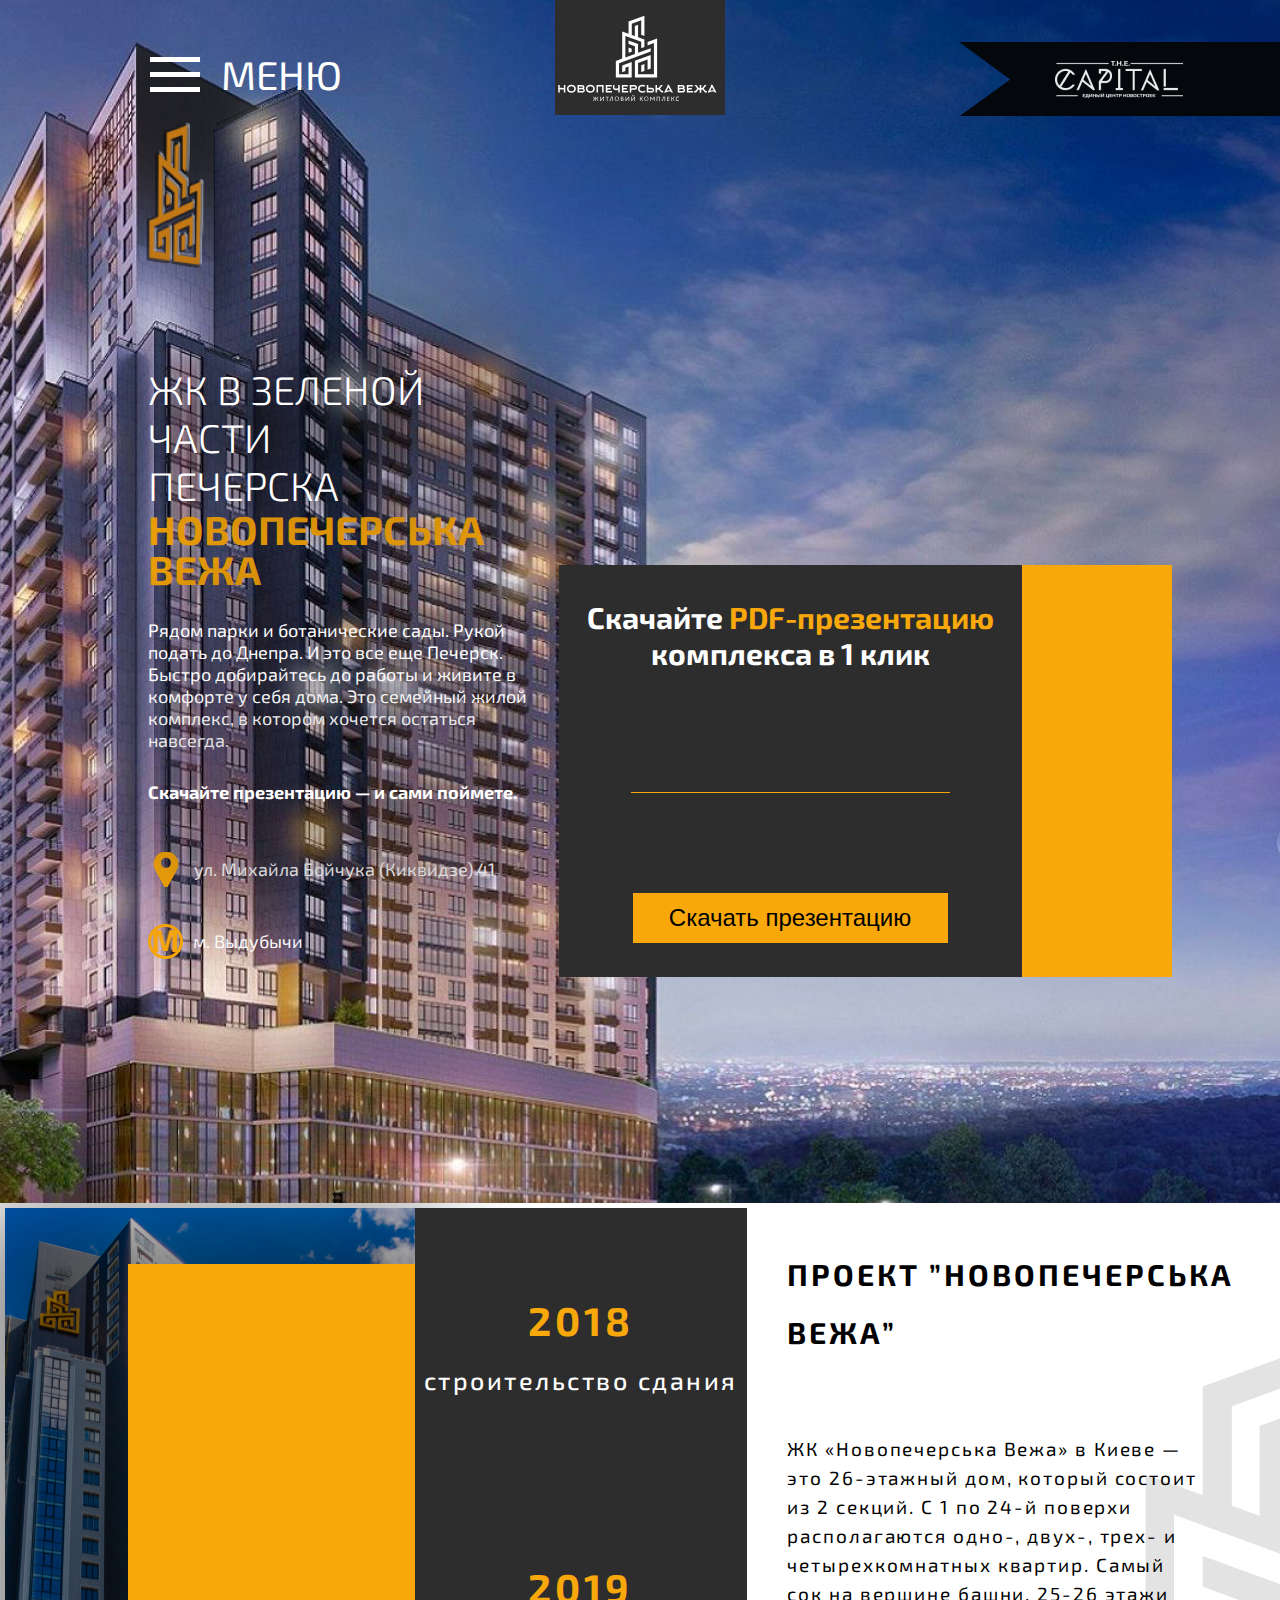
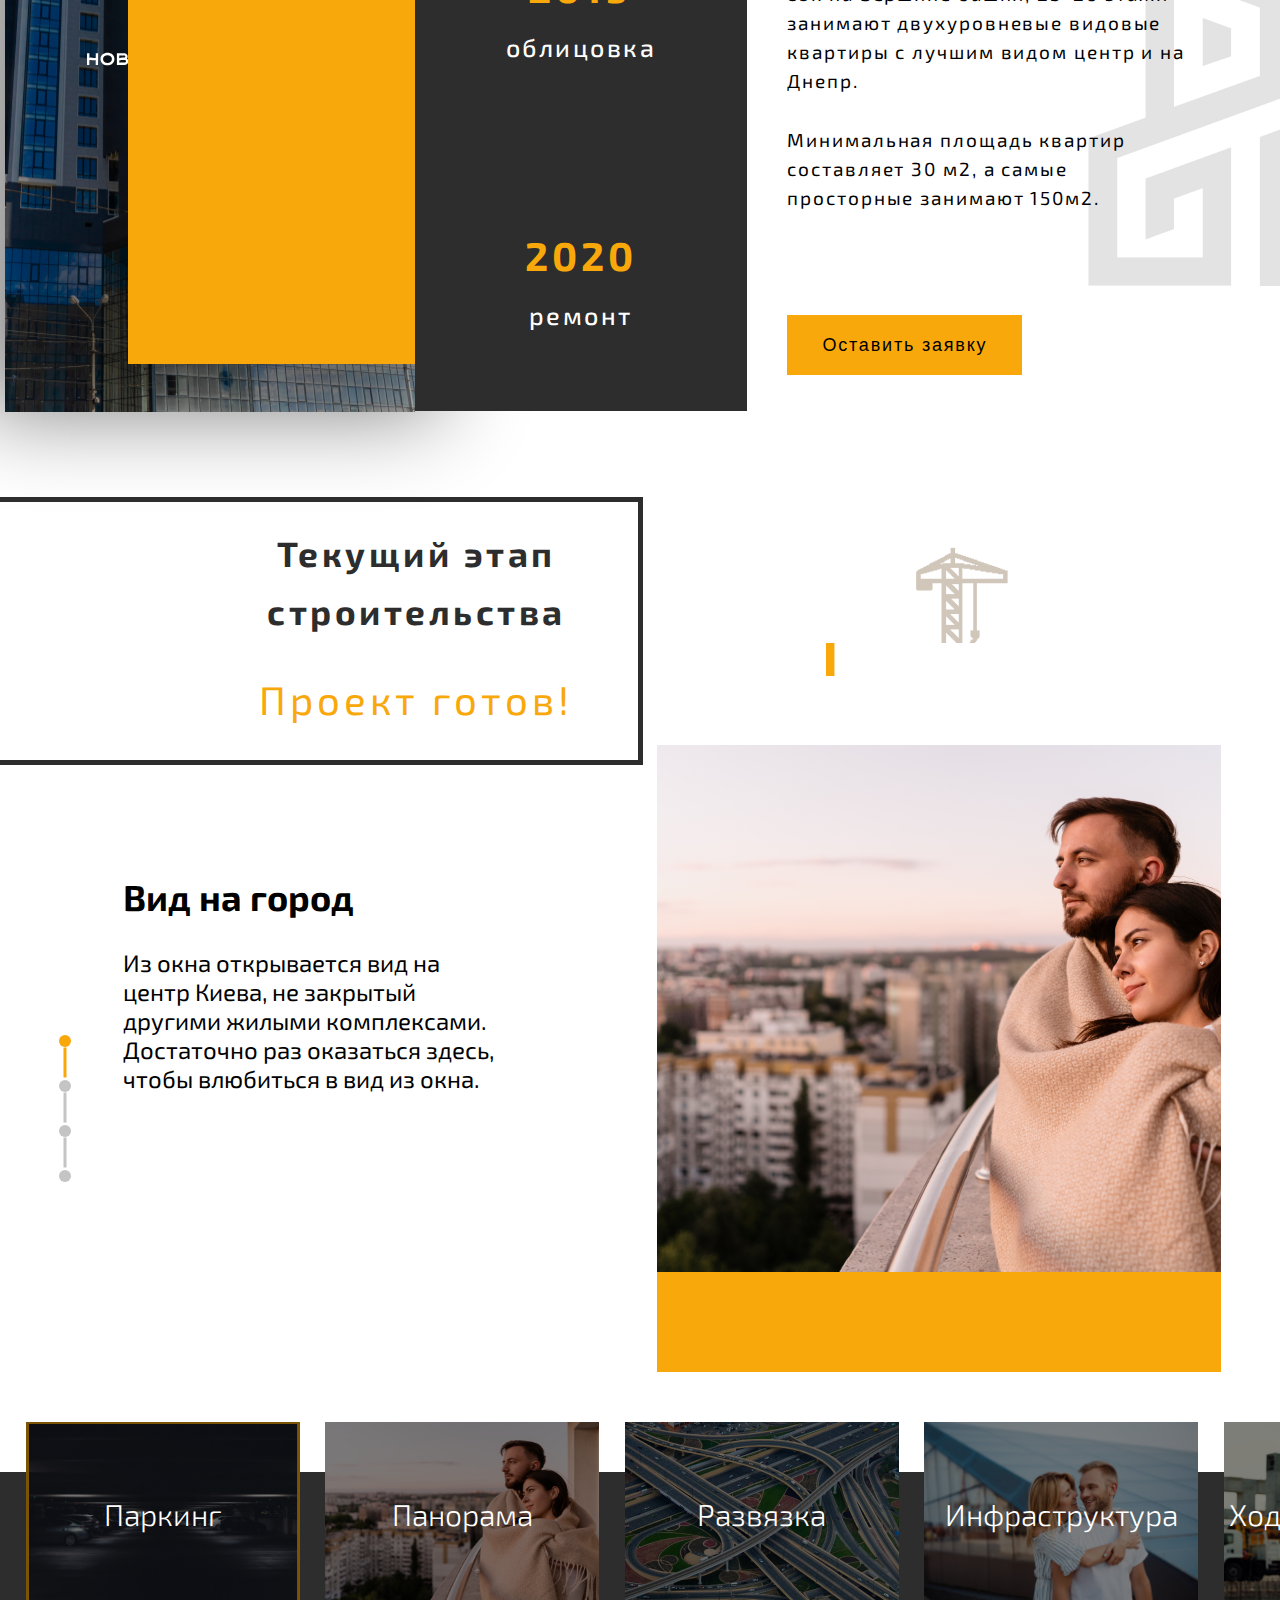
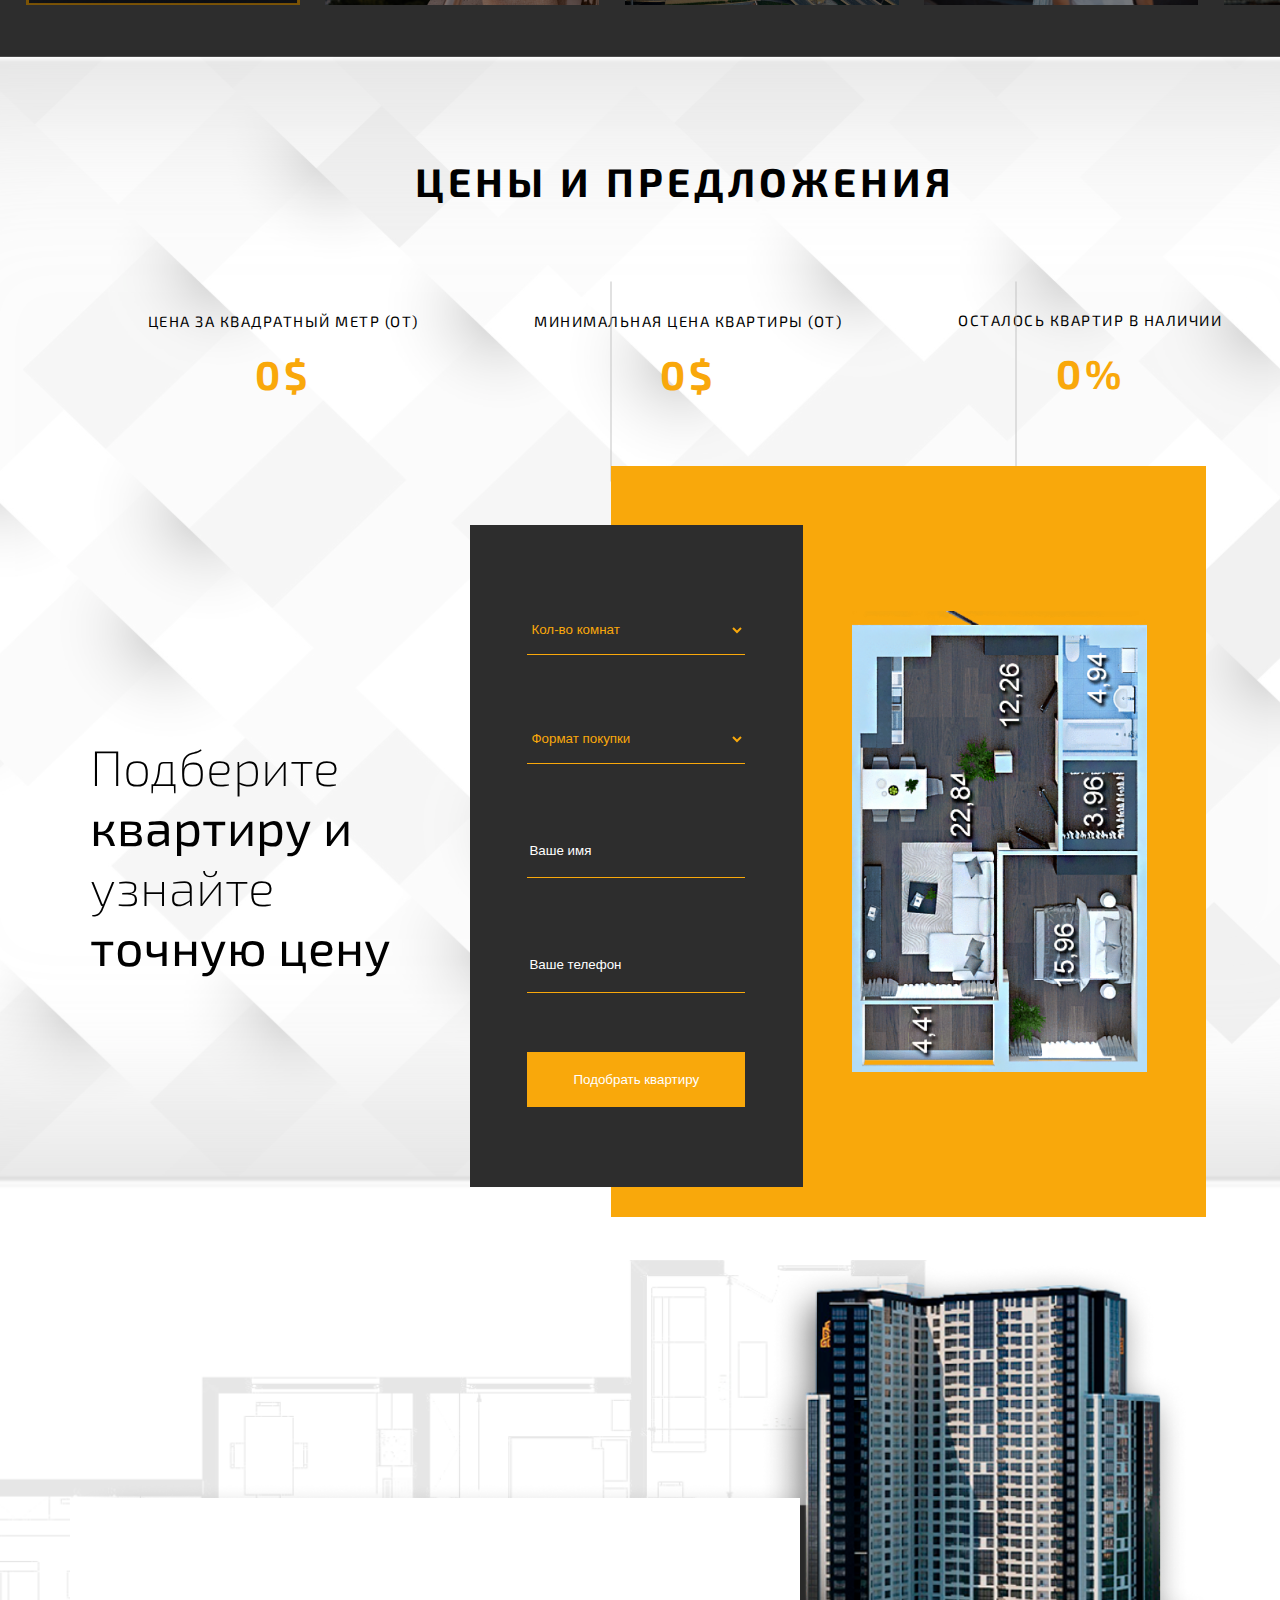
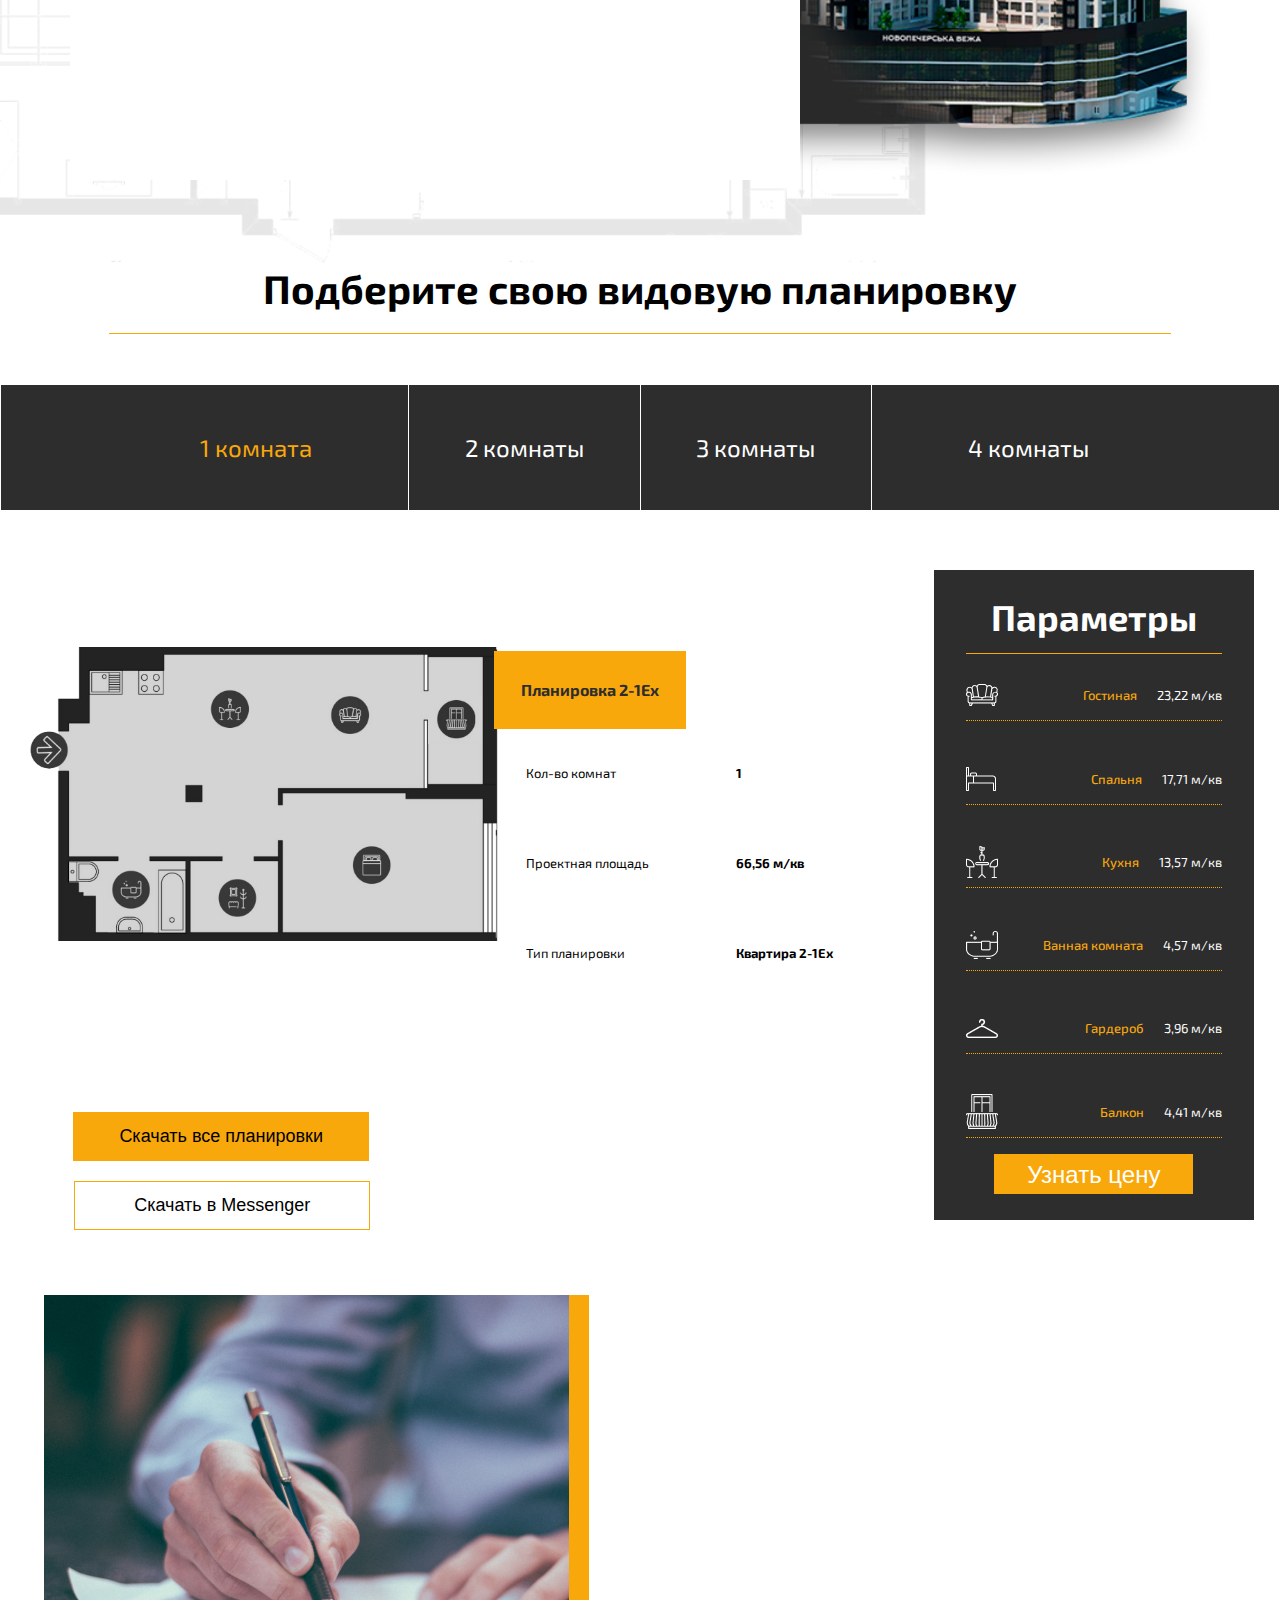
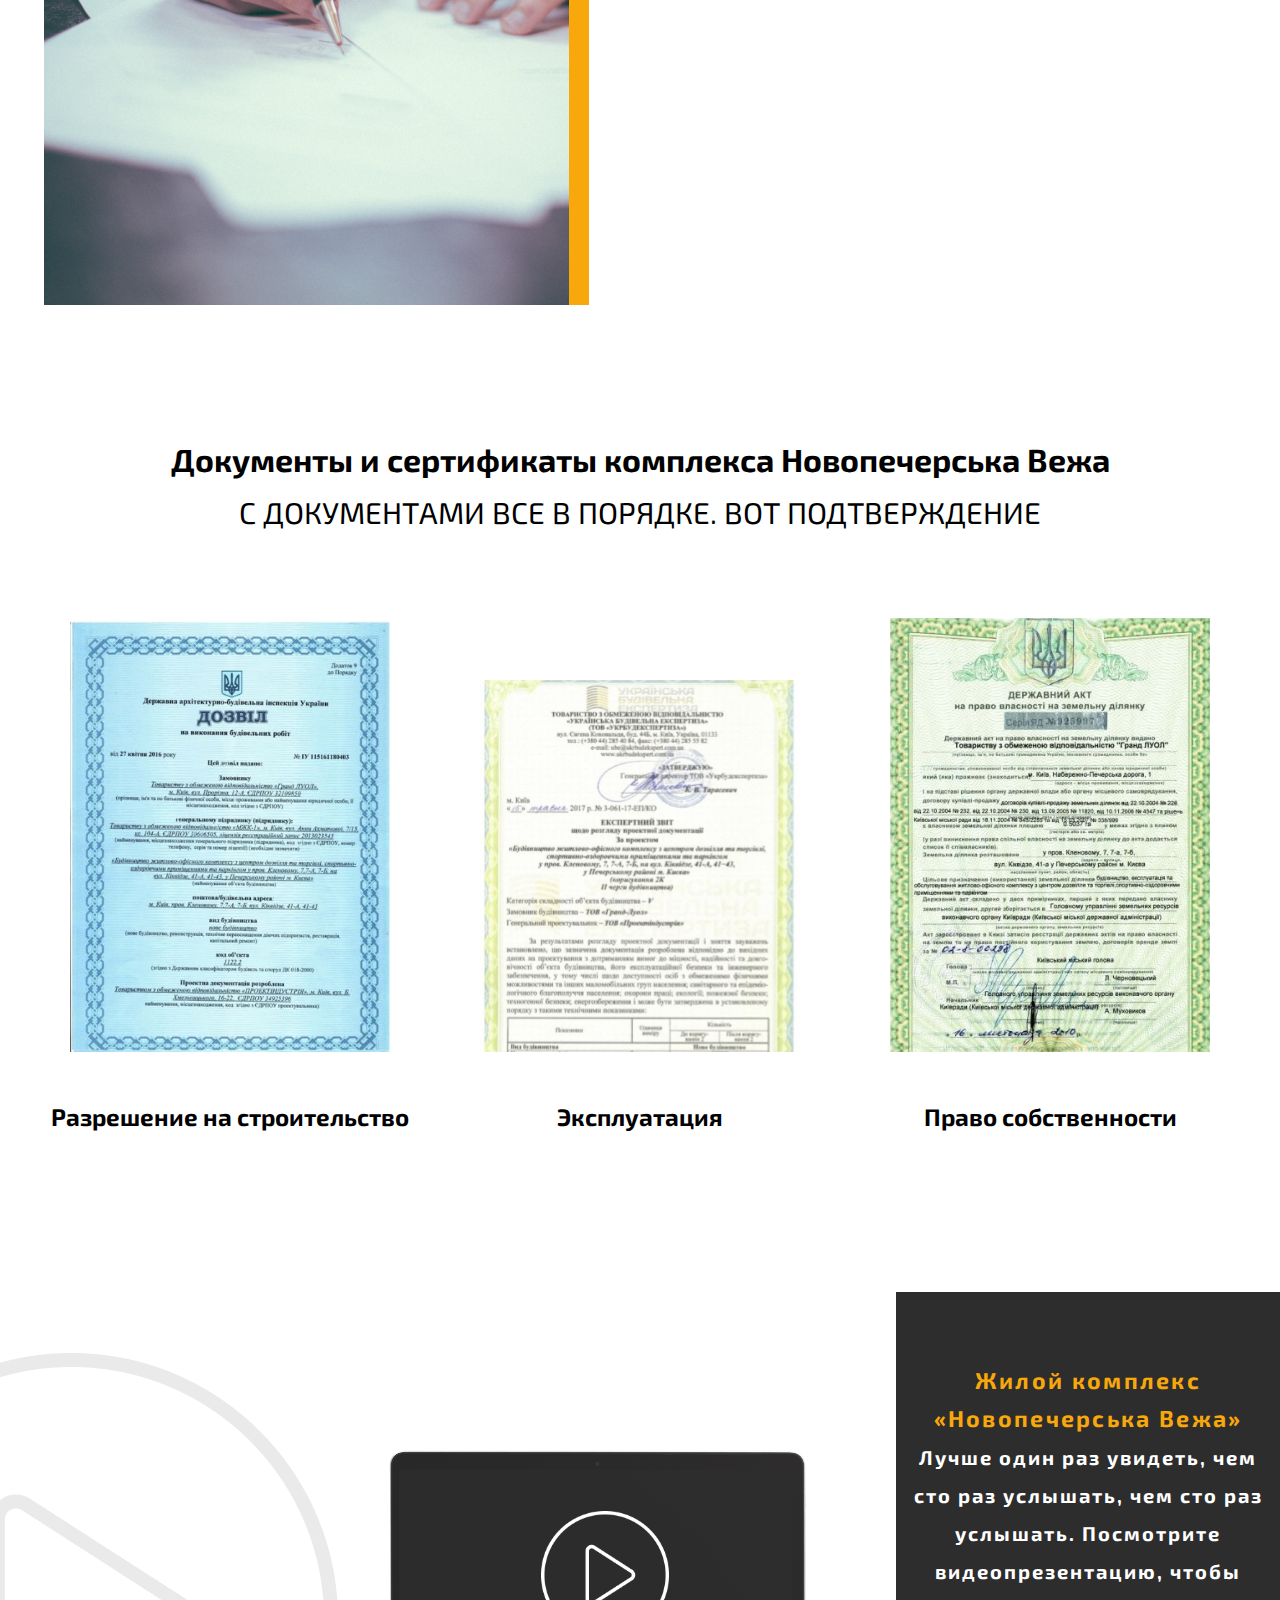
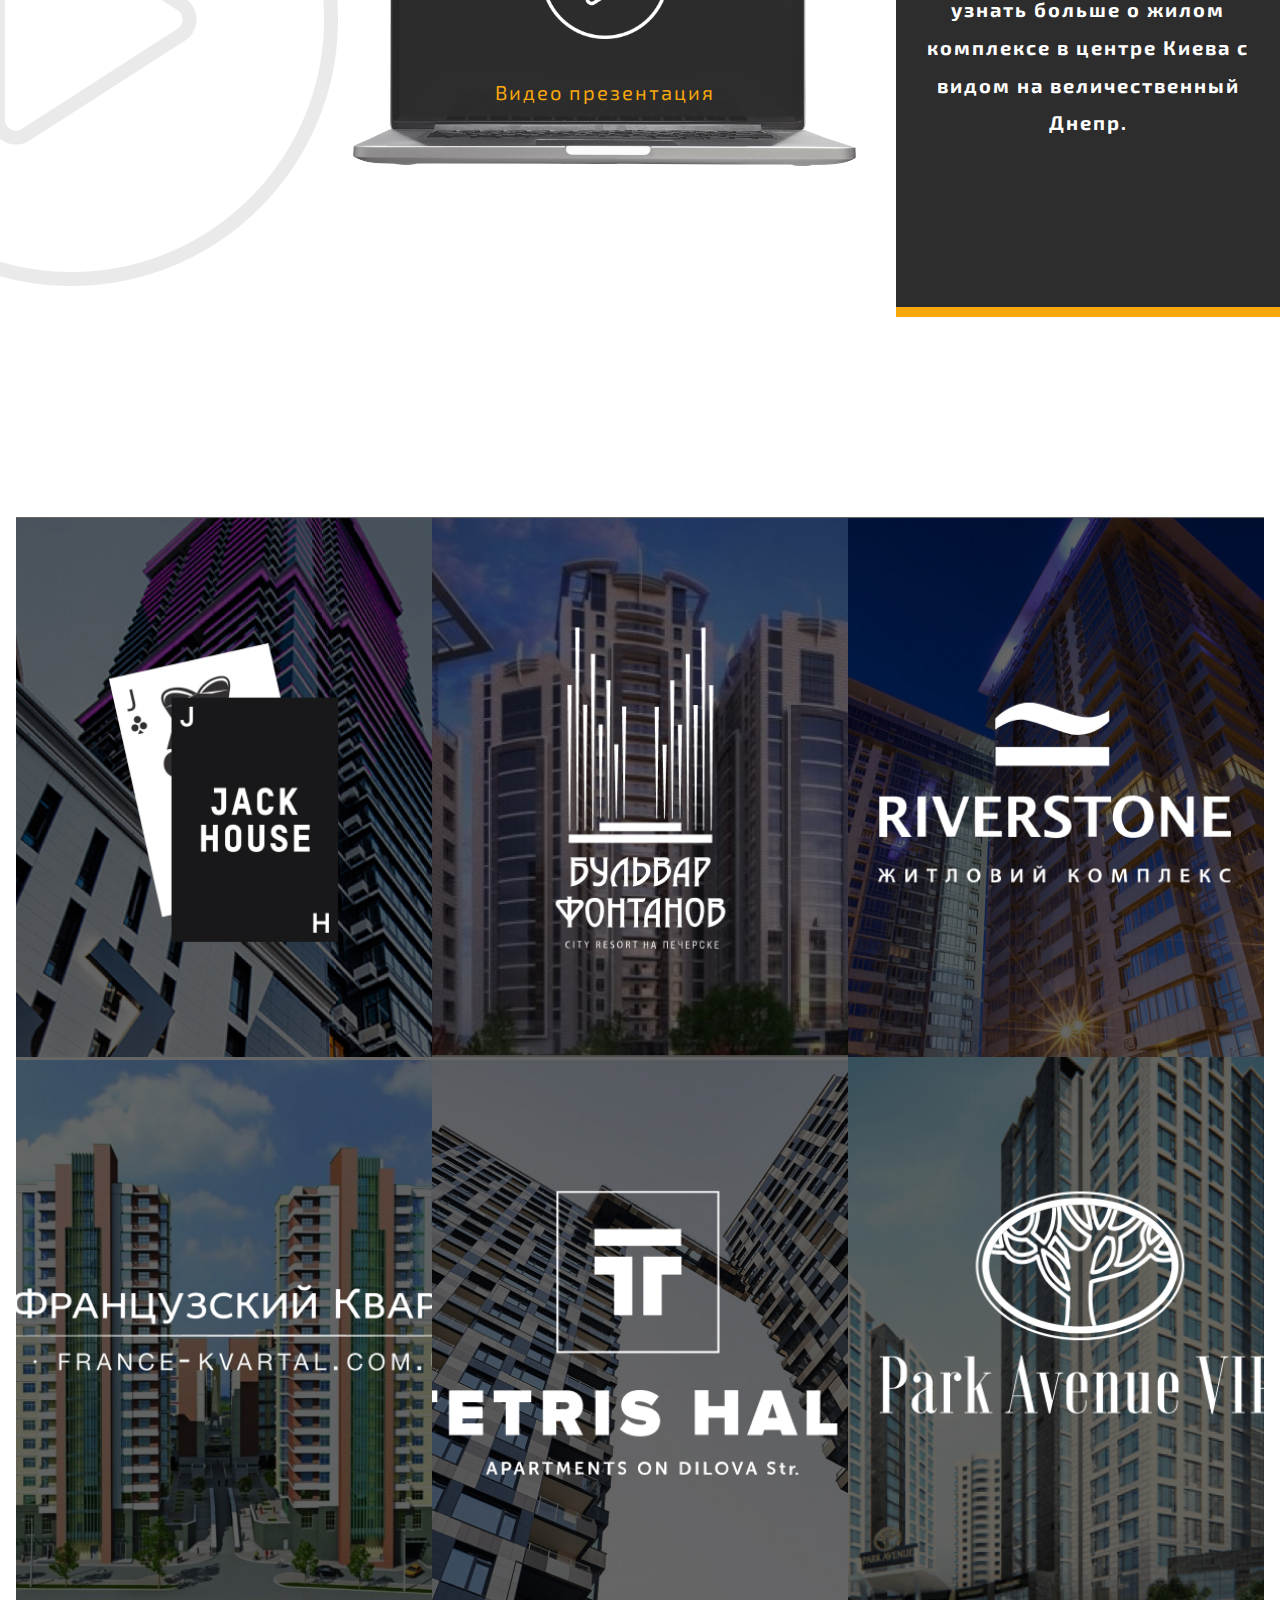
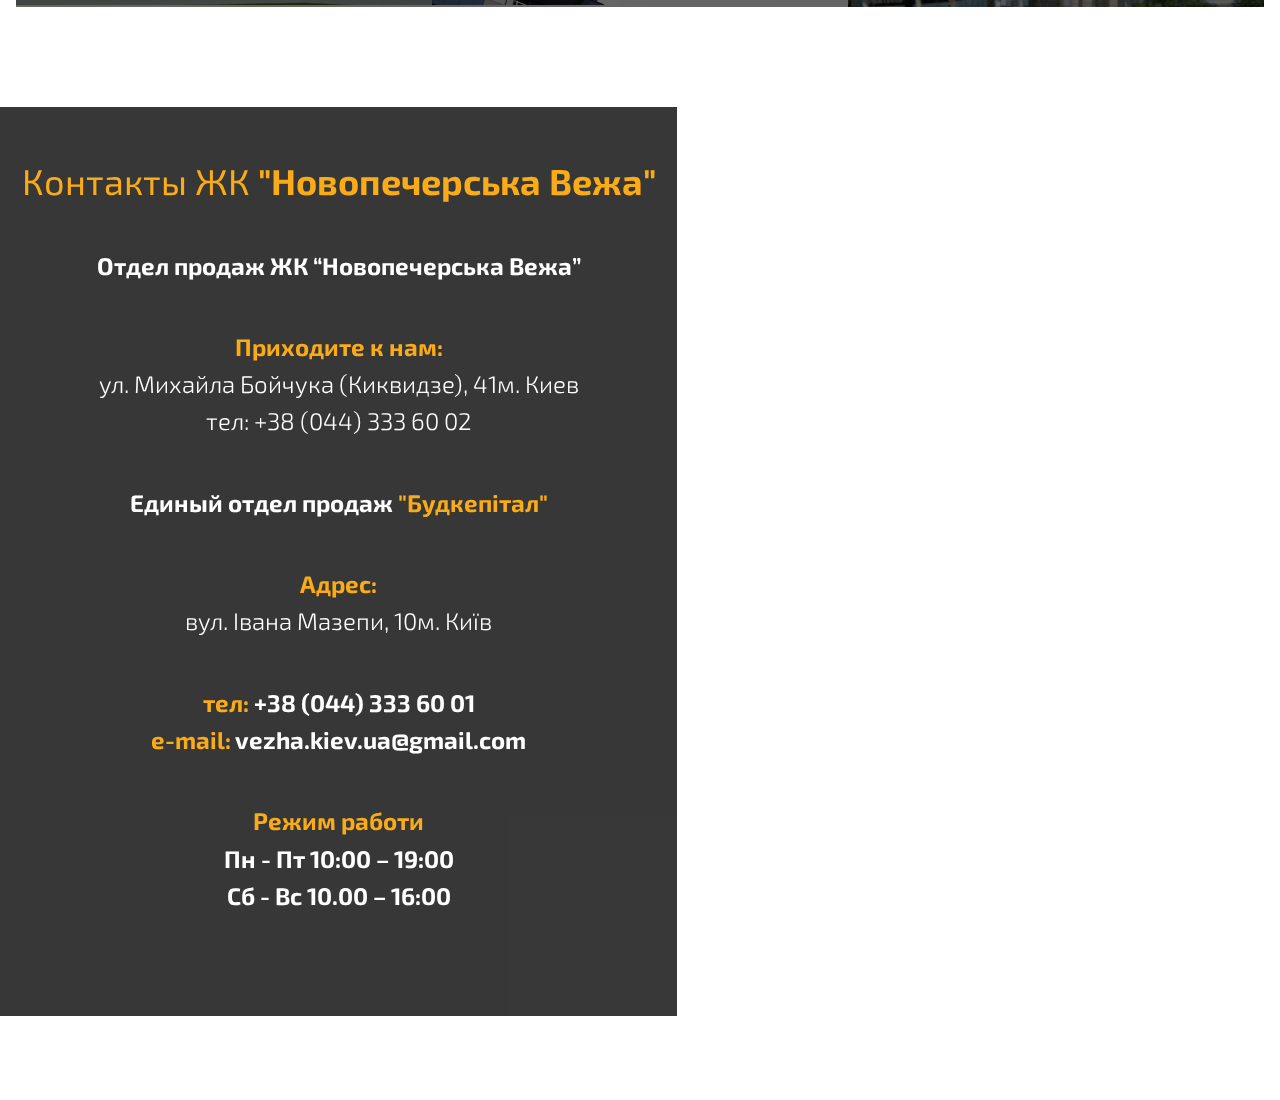
==== commit 02dc9c5d: "Updates" ====
--- a/index.html
+++ b/index.html
@@ -84,6 +84,7 @@
     <li class="menu__item"><a href="#" class="menu__link">Карта</a></li>
   </ul>
 </div>
+
 
 <section class="about">
   <div class="about__container">
@@ -545,7 +546,8 @@
     src="https://www.google.com/maps/embed?pb=!1m18!1m12!1m3!1d3596.26196662404!2d30.54944021985713!3d50.40493297801761!2m3!1f0!2f0!3f0!3m2!1i1024!2i768!4f13.1!3m3!1m2!1s0x40d4cf5c10cc0001%3A0xbef5f7a10e5aa43a!2z0JbQmiAi0J3QvtCy0L7Qv9C10YfQtdGA0YHRjNC60LAg0JLQtdC20LAiIOKAlCDQmtCy0LDRgNGC0LjRgNGLINC90LAg0J_QtdGH0LXRgNGB0LrQtQ!5e0!3m2!1sru!2sua!4v1592062715432!5m2!1sru!2sua"
     width="600"
     height="450"
-
+    frameborder="0"
+    style="border:0;"
     allowfullscreen=""
     aria-hidden="false"
     tabindex="0">
